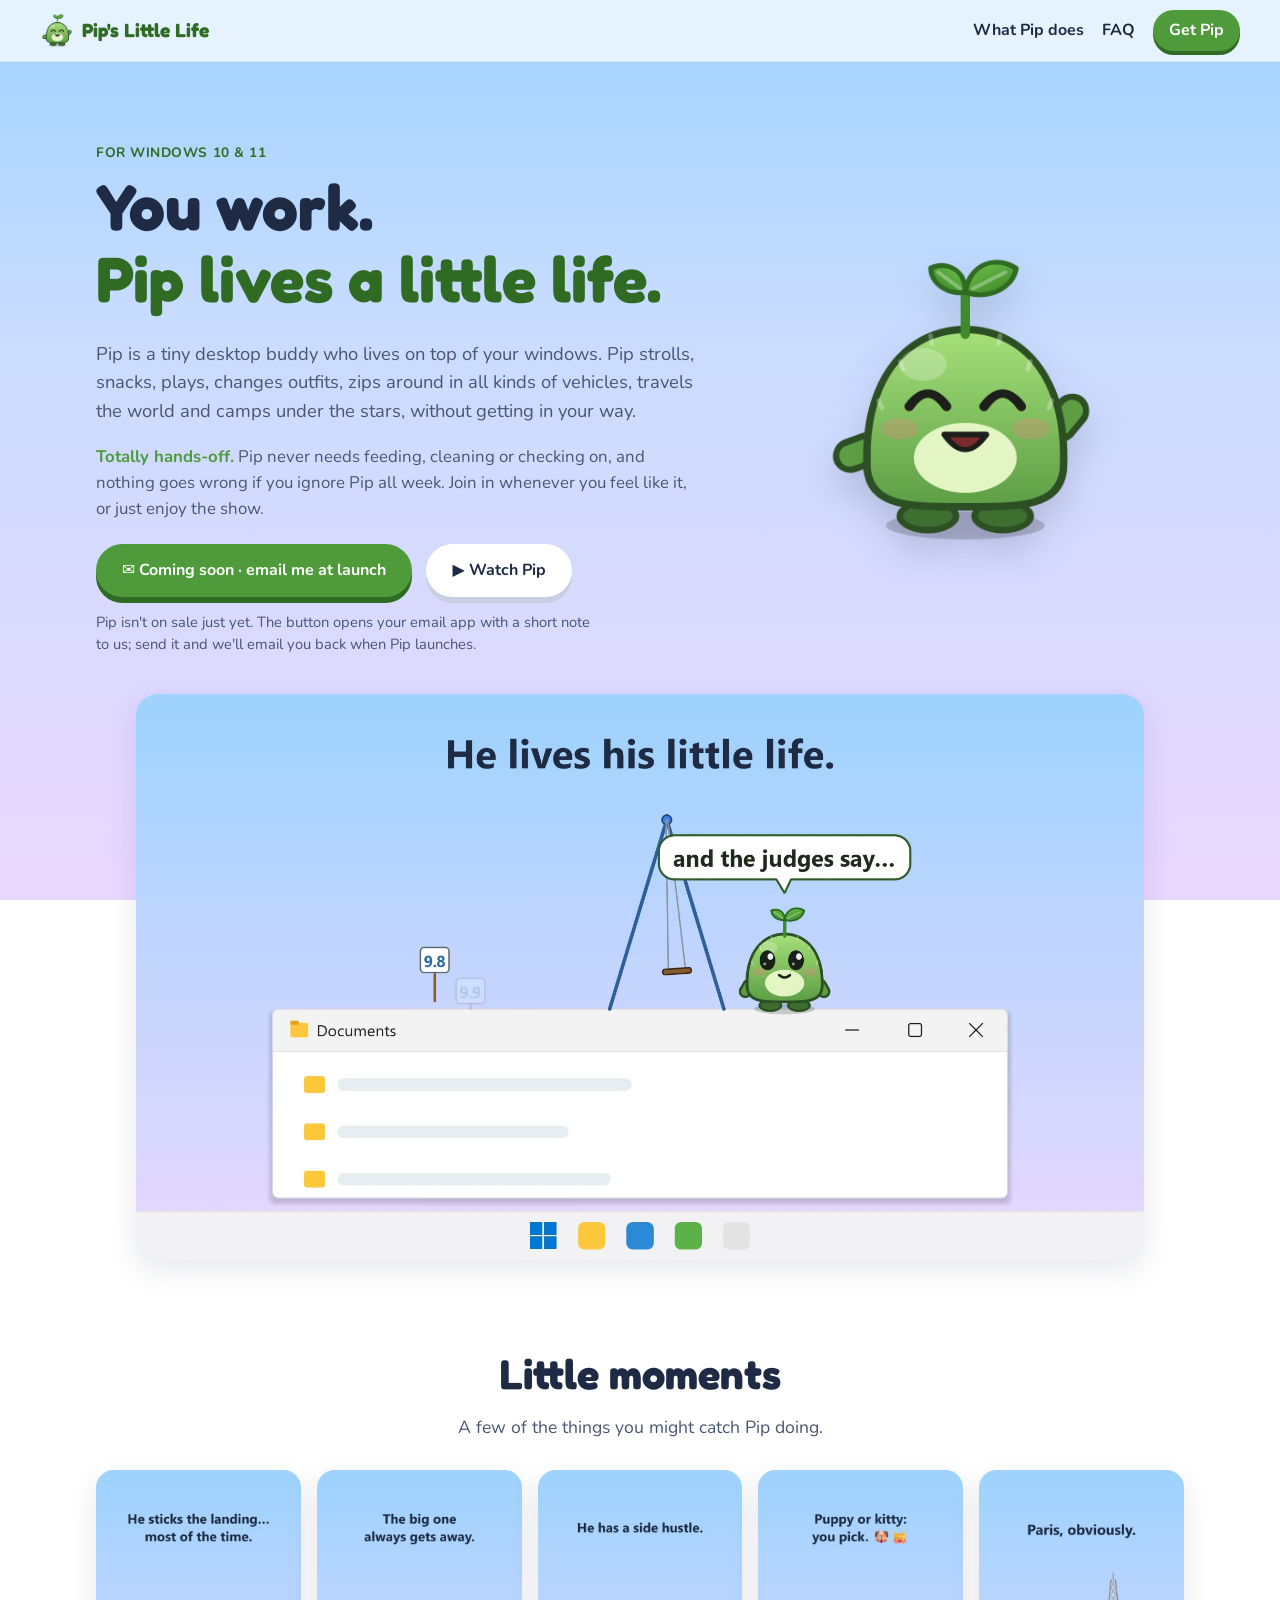
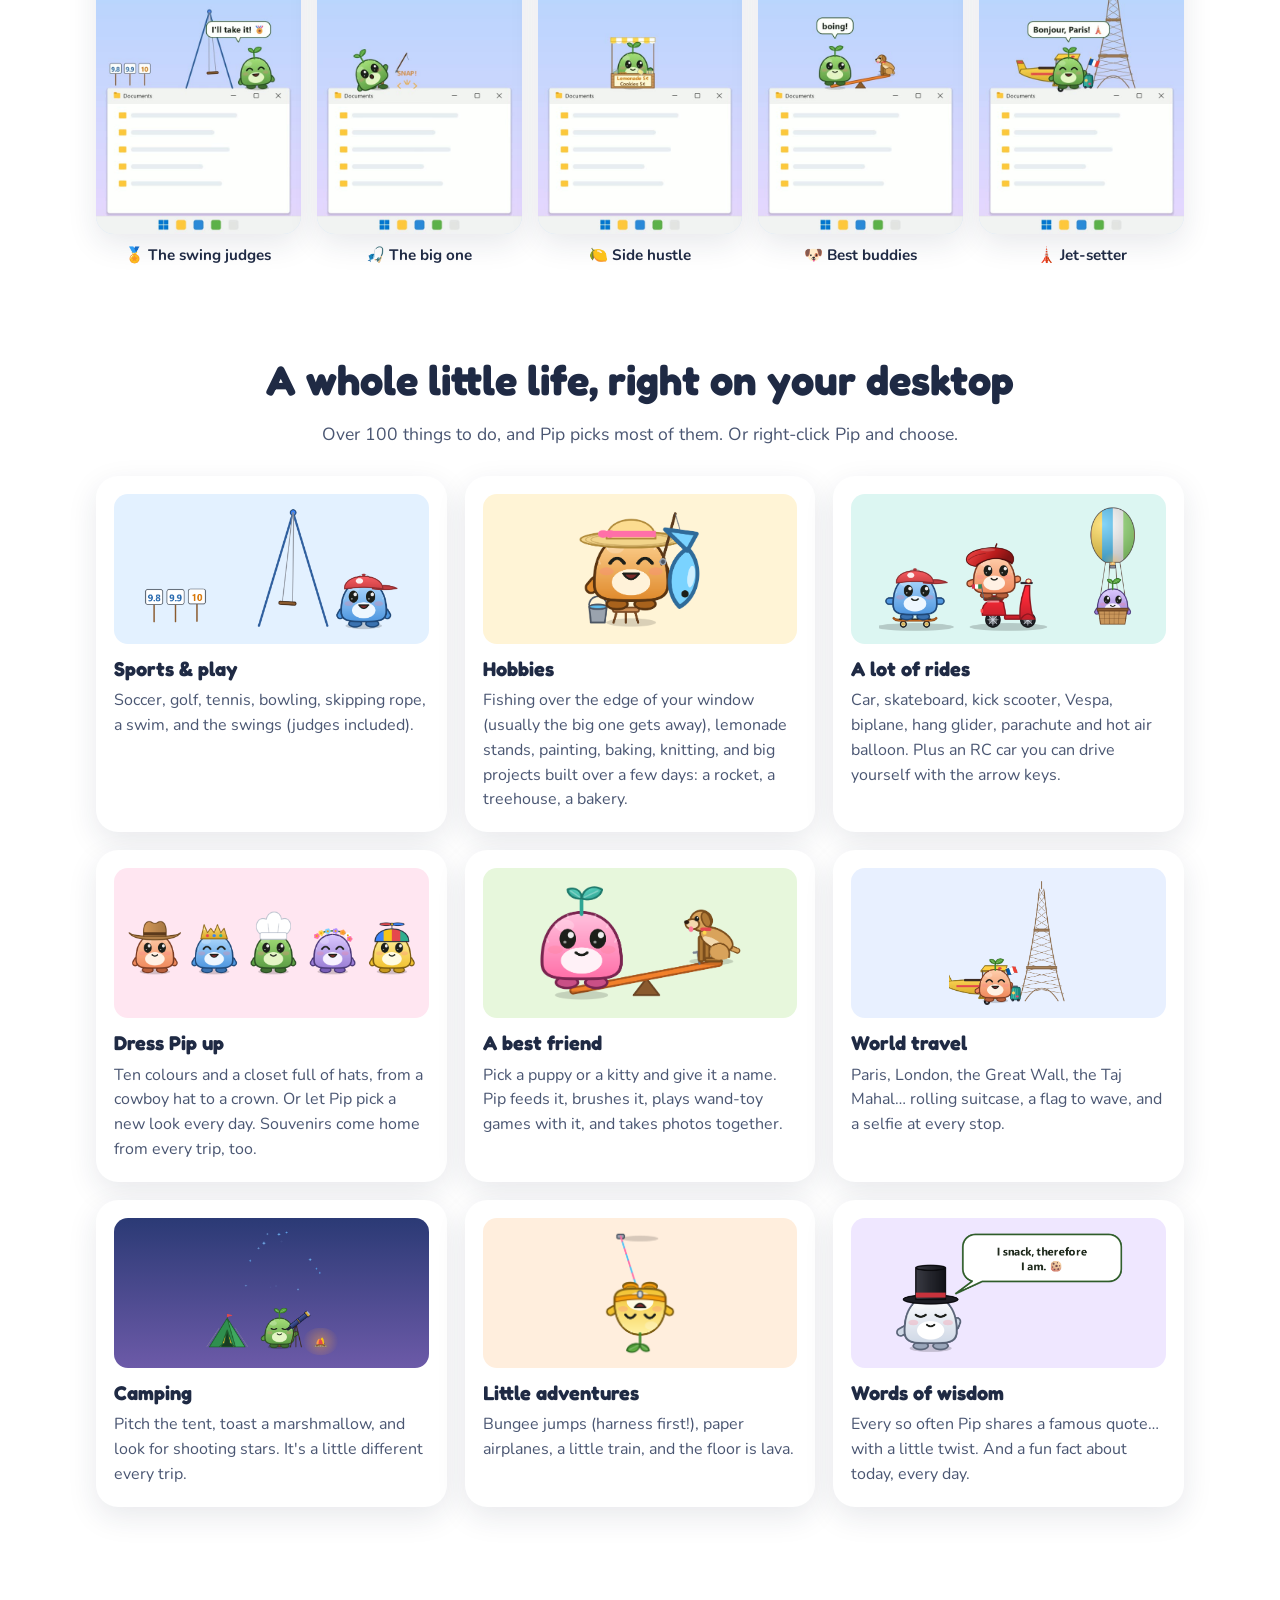
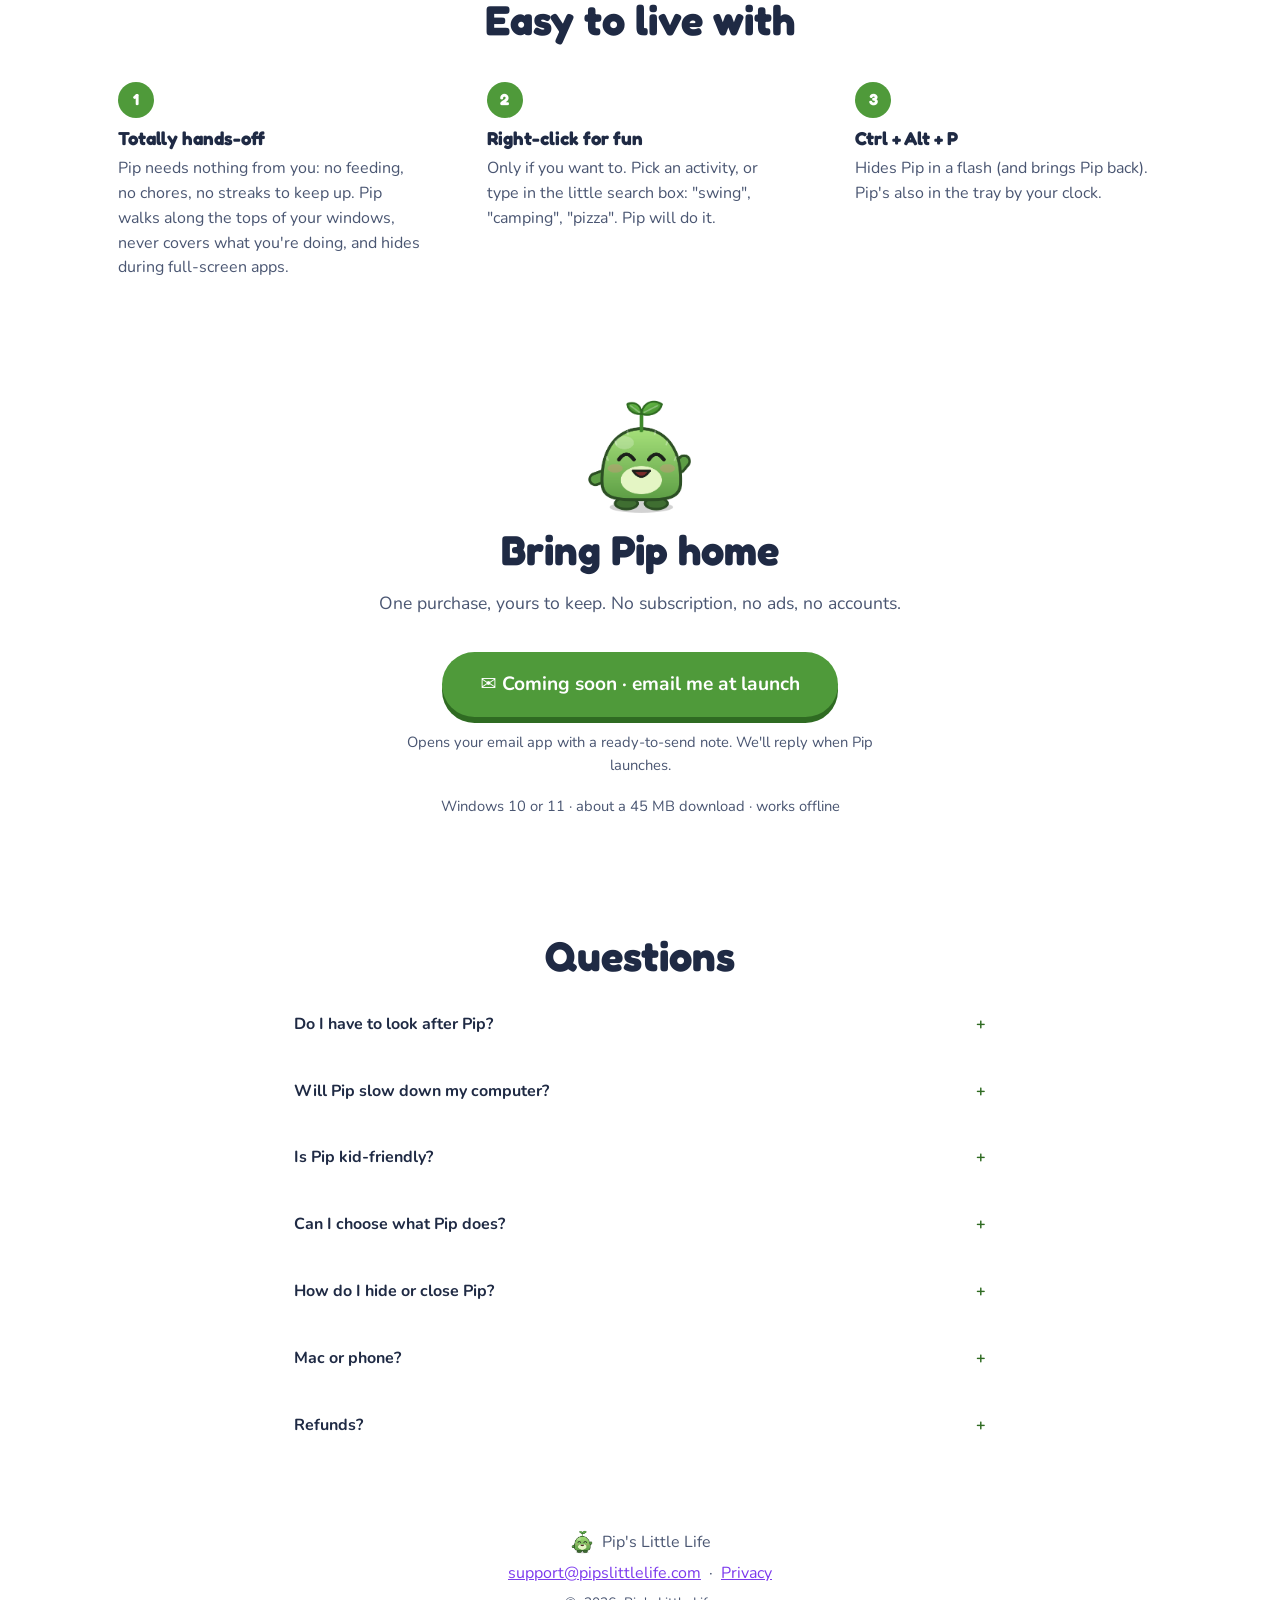
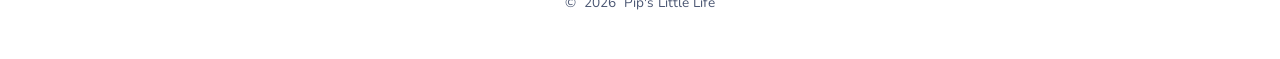
==== index.html @ 05155dcc "Hands-off copy, Pip by name, one clip at a time on phones Co-Authored-By: Claude Opus 5.5 <noreply@a" ====
<!doctype html>
<html lang="en">
<head>
<meta charset="utf-8">
<meta name="viewport" content="width=device-width, initial-scale=1">
<title>Pip's Little Life · a desktop buddy who lives on your screen</title>
<meta name="description" content="Pip is a tiny desktop buddy for Windows. Pip walks along your windows, plays sports, goes fishing, travels the world, camps under the stars and looks after a pet, all without any help. Totally hands-off.">
<meta property="og:title" content="Pip's Little Life">
<meta property="og:description" content="A desktop buddy who lives on your screen. You work. Pip lives a little life.">
<meta property="og:image" content="https://pipslittlelife.com/assets/og-image.jpg">
<meta property="og:url" content="https://pipslittlelife.com/">
<meta name="twitter:card" content="summary_large_image">
<link rel="icon" type="image/png" href="assets/pip-wave.png">
<link rel="preconnect" href="https://fonts.googleapis.com">
<link rel="preconnect" href="https://fonts.gstatic.com" crossorigin>
<link href="https://fonts.googleapis.com/css2?family=Fredoka:wght@500;600;700&family=Nunito:wght@400;600;700&display=swap" rel="stylesheet">
<link rel="stylesheet" href="style.css">
<script>
  /* ===== The one thing to fill in when you're ready to sell =====
     buyUrl: your Stripe (or Lemon Squeezy) checkout link.  price: shown on the buttons, e.g. "$9.99".
     While buyUrl is empty, the buttons say "Coming soon" and email you instead. */
  window.PIP = { buyUrl: "", price: "" };
</script>
</head>
<body>

<header class="nav">
  <a class="brand" href="#top"><img src="assets/pip-wave.png" alt="" width="34" height="37">Pip's Little Life</a>
  <nav>
    <a href="#what">What Pip does</a>
    <a href="#faq">FAQ</a>
    <a class="btn btn-small buy" href="#get">Get Pip</a>
  </nav>
</header>

<main id="top">
  <!-- hero -->
  <section class="hero">
    <div class="hero-text">
      <p class="kicker">For Windows 10 &amp; 11</p>
      <h1>You work.<br><span>Pip lives a little life.</span></h1>
      <p class="lede">Pip is a tiny desktop buddy who lives on top of your windows. Pip strolls, snacks, plays,
        changes outfits, zips around in all kinds of vehicles, travels the world and camps under the stars,
        without getting in your way.</p>
      <p class="hands-off"><b>Totally hands-off.</b> Pip never needs feeding, cleaning or checking on, and nothing
        goes wrong if you ignore Pip all week. Join in whenever you feel like it, or just enjoy the show.</p>
      <div class="cta">
        <a class="btn buy" href="#get">Get Pip</a>
        <a class="btn btn-ghost" href="#watch">▶ Watch Pip</a>
      </div>
      <p class="soon-note" hidden>Pip isn't on sale just yet. The button opens your email app with a short note to us;
        send it and we'll email you back when Pip launches.</p>
    </div>
    <div class="hero-art"><img src="assets/pip-wave.png" alt="Pip, a little green sprout, waving hello" width="321" height="345"></div>
  </section>

  <!-- the trailer -->
  <section id="watch" class="video-wrap">
    <video src="assets/pip-trailer.mp4" poster="assets/pip-trailer-poster.jpg" autoplay muted loop playsinline
           aria-label="A 30-second look at a day with Pip on the desktop"></video>
  </section>

  <!-- short clips -->
  <section id="clips" class="section clips-section">
    <h2>Little moments</h2>
    <p class="sub">A few of the things you might catch Pip doing.</p>
    <div class="clips">
      <figure class="clip">
        <video src="assets/clips/judges.mp4" poster="assets/clips/judges.jpg" muted loop playsinline preload="none"
               aria-label="Pip jumps off a swing and three judges score the landing"></video>
        <figcaption>🏅 The swing judges</figcaption>
      </figure>
      <figure class="clip">
        <video src="assets/clips/fishing.mp4" poster="assets/clips/fishing.jpg" muted loop playsinline preload="none"
               aria-label="Pip fishing over the edge of a window until the line snaps"></video>
        <figcaption>🎣 The big one</figcaption>
      </figure>
      <figure class="clip">
        <video src="assets/clips/lemonade.mp4" poster="assets/clips/lemonade.jpg" muted loop playsinline preload="none"
               aria-label="Pip runs a lemonade stand and drinks the stock"></video>
        <figcaption>🍋 Side hustle</figcaption>
      </figure>
      <figure class="clip">
        <video src="assets/clips/seesaw.mp4" poster="assets/clips/seesaw.jpg" muted loop playsinline preload="none"
               aria-label="Pip on a seesaw with a puppy"></video>
        <figcaption>🐶 Best buddies</figcaption>
      </figure>
      <figure class="clip">
        <video src="assets/clips/jetsetter.mp4" poster="assets/clips/jetsetter.jpg" muted loop playsinline preload="none"
               aria-label="Pip flies to Paris, rides up the Eiffel Tower, gets a beret and takes a selfie"></video>
        <figcaption>🗼 Jet-setter</figcaption>
      </figure>
    </div>
  </section>

  <!-- what Pip does -->
  <section id="what" class="section">
    <h2>A whole little life, right on your desktop</h2>
    <p class="sub">Over 100 things to do, and Pip picks most of them. Or right-click Pip and choose.</p>
    <div class="grid">
      <article class="card c-blue"><img src="assets/swing.png" alt="Pip in a red cap lands a swing jump while judges hold up 9.8, 9.9 and 10" loading="lazy">
        <h3>Sports &amp; play</h3><p>Soccer, golf, tennis, bowling, skipping rope, a swim, and the swings (judges included).</p></article>
      <article class="card c-yellow"><img src="assets/fishing.png" alt="Pip in a sun hat holding up a huge fish" loading="lazy">
        <h3>Hobbies</h3><p>Fishing over the edge of your window (usually the big one gets away), lemonade stands, painting,
          baking, knitting, and big projects built over a few days: a rocket, a treehouse, a bakery.</p></article>
      <article class="card c-teal"><img src="assets/rides.png" alt="Pip on a skateboard, on a Vespa, and in a hot air balloon" loading="lazy">
        <h3>A lot of rides</h3><p>Car, skateboard, kick scooter, Vespa, biplane, hang glider, parachute and hot air
          balloon. Plus an RC car you can drive yourself with the arrow keys.</p></article>
      <article class="card c-pink"><img src="assets/outfits.png" alt="Five Pips in different colours and hats: cowboy, crown, chef, flower crown, propeller beanie" loading="lazy">
        <h3>Dress Pip up</h3><p>Ten colours and a closet full of hats, from a cowboy hat to a crown. Or let Pip pick a new
          look every day. Souvenirs come home from every trip, too.</p></article>
      <article class="card c-green"><img src="assets/seesaw.png" alt="A pink Pip on a seesaw with a puppy" loading="lazy">
        <h3>A best friend</h3><p>Pick a puppy or a kitty and give it a name. Pip feeds it, brushes it, plays wand-toy
          games with it, and takes photos together.</p></article>
      <article class="card c-sky"><img src="assets/travel.png" alt="Pip arriving in Paris by biplane with a rolling suitcase" loading="lazy">
        <h3>World travel</h3><p>Paris, London, the Great Wall, the Taj Mahal… rolling suitcase, a flag to wave, and a selfie at every stop.</p></article>
      <article class="card c-night"><img src="assets/camping.png" alt="Pip camping with a tent, telescope and campfire under the stars" loading="lazy">
        <h3>Camping</h3><p>Pitch the tent, toast a marshmallow, and look for shooting stars. It's a little different every trip.</p></article>
      <article class="card c-orange"><img src="assets/bungee.png" alt="A yellow Pip bungee jumping in a harness" loading="lazy">
        <h3>Little adventures</h3><p>Bungee jumps (harness first!), paper airplanes, a little train, and the floor is lava.</p></article>
      <article class="card c-lav"><img src="assets/wisdom.png" alt="Pip in a top hat saying: I snack, therefore I am" loading="lazy">
        <h3>Words of wisdom</h3><p>Every so often Pip shares a famous quote… with a little twist. And a fun fact about today, every day.</p></article>
    </div>
  </section>

  <!-- how it works -->
  <section class="section how">
    <h2>Easy to live with</h2>
    <div class="steps">
      <div class="step"><span class="num">1</span><h3>Totally hands-off</h3>
        <p>Pip needs nothing from you: no feeding, no chores, no streaks to keep up. Pip walks along the tops of your
          windows, never covers what you're doing, and hides during full-screen apps.</p></div>
      <div class="step"><span class="num">2</span><h3>Right-click for fun</h3>
        <p>Only if you want to. Pick an activity, or type in the little search box: "swing", "camping", "pizza". Pip will do it.</p></div>
      <div class="step"><span class="num">3</span><h3>Ctrl + Alt + P</h3>
        <p>Hides Pip in a flash (and brings Pip back). Pip's also in the tray by your clock.</p></div>
    </div>
  </section>

  <!-- get it -->
  <section id="get" class="section get">
    <img src="assets/pip-wave.png" alt="" width="120" height="129">
    <h2>Bring Pip home</h2>
    <p class="sub">One purchase, yours to keep. No subscription, no ads, no accounts.</p>
    <a class="btn btn-big buy" href="#get">Get Pip</a>
    <p class="soon-note" hidden>Opens your email app with a ready-to-send note. We'll reply when Pip launches.</p>
    <p class="fine">Windows 10 or 11 · about a 45 MB download · works offline</p>
  </section>

  <!-- FAQ -->
  <section id="faq" class="section faq">
    <h2>Questions</h2>
    <details><summary>Do I have to look after Pip?</summary>
      <p>Not at all. Pip is totally hands-off: there's nothing to feed, clean or keep up with, and no guilt if you don't
        check in for days. Pip just gets on with a happy little life. Right-click whenever you'd like to join in.</p></details>
    <details><summary>Will Pip slow down my computer?</summary>
      <p>No. Pip is tiny and naps when you're away, and hides automatically during full-screen games and videos.</p></details>
    <details><summary>Is Pip kid-friendly?</summary>
      <p>Yes. Pip is gentle and silly, with no ads, no chat, no accounts and no internet connection needed, and collects
        no personal information. There's also a Kid mode (chosen on first run, or any time in Settings): the same Pip,
        just without the grown-up jokes about offices and coffee.</p></details>
    <details><summary>Can I choose what Pip does?</summary>
      <p>Yes. In Settings you can turn things on or off (rides, flying, snacks…), set how chatty Pip is, and turn sound off.</p></details>
    <details><summary>How do I hide or close Pip?</summary>
      <p>Press <b>Ctrl + Alt + P</b> to hide Pip and bring Pip back. To close, right-click Pip and choose "Say bye to Pip".</p></details>
    <details><summary>Mac or phone?</summary>
      <p>Windows only for now.</p></details>
    <details><summary>Refunds?</summary>
      <p>If Pip isn't for you, email us within 14 days and we'll refund you.</p></details>
  </section>
</main>

<footer class="foot">
  <p><img src="assets/pip-wave.png" alt="" width="24" height="26"> Pip's Little Life</p>
  <p><a href="mailto:support@pipslittlelife.com">support@pipslittlelife.com</a> · <a href="privacy.html">Privacy</a></p>
  <p class="copy">© <span id="yr">2026</span> Pip's Little Life</p>
</footer>

<script>
  (function () {
    var cfg = window.PIP || {};
    var ready = !!cfg.buyUrl;
    document.querySelectorAll(".buy").forEach(function (a) {
      if (ready) {
        a.href = cfg.buyUrl;
        if (cfg.price && a.classList.contains("btn-big")) a.textContent = "Get Pip · " + cfg.price;
      } else {
        a.href = "mailto:support@pipslittlelife.com?subject=Tell%20me%20when%20Pip%20launches"
          + "&body=Hi!%20Please%20let%20me%20know%20when%20Pip%27s%20Little%20Life%20is%20available.";
        a.title = "Opens your email app with a note to us, ready to send";
        if (!a.classList.contains("btn-small")) a.textContent = "✉️ Coming soon · email me at launch";
      }
    });
    document.querySelectorAll(".soon-note").forEach(function (n) { n.hidden = ready; });
    document.getElementById("yr").textContent = new Date().getFullYear();
    // the short clips play (silently) while they're on screen, and pause when scrolled away. On a phone they sit in
    // a swipe row with the next one peeking in: there, only the one you're looking at plays.
    var vids = Array.prototype.slice.call(document.querySelectorAll(".clip video"));
    var calm = window.matchMedia("(prefers-reduced-motion: reduce)").matches;
    var row = window.matchMedia("(max-width: 900px)");
    var seen = new Map();
    function update() {
      var best = null, bestR = 0;
      if (row.matches) {
        vids.forEach(function (v) {
          var r = seen.get(v) || 0;
          if (r > bestR) { best = v; bestR = r; }
        });
      }
      vids.forEach(function (v) {
        var on = row.matches ? (v === best && bestR >= 0.6) : (seen.get(v) || 0) >= 0.5;
        if (on && v.paused && !v.dataset.held) { v.play().catch(function () {}); }
        else if (!on && !v.paused) { v.pause(); }
      });
    }
    if ("IntersectionObserver" in window && !calm) {
      var io = new IntersectionObserver(function (es) {
        es.forEach(function (e) { seen.set(e.target, e.isIntersecting ? e.intersectionRatio : 0); });
        update();
      }, { threshold: [0, 0.25, 0.5, 0.6, 0.75, 0.9, 1] });
      vids.forEach(function (v) { io.observe(v); });
      if (row.addEventListener) { row.addEventListener("change", update); }
    }
    vids.forEach(function (v) {                                   // tap / click to pause or play
      v.addEventListener("click", function () {
        if (v.paused) {
          delete v.dataset.held;
          vids.forEach(function (o) { if (o !== v && row.matches) { o.pause(); } });
          v.play().catch(function () {});
        } else { v.dataset.held = "1"; v.pause(); }
      });
    });
  })();
</script>
</body>
</html>
---- style.css ----
:root {
  --sky-1: #9fd2ff;
  --sky-2: #ead7ff;
  --ink: #1f2a44;
  --ink-soft: #4a5672;
  --leaf: #4f9a3a;
  --leaf-dark: #2f6b22;
  --purple: #7c3aed;
  --card: #ffffff;
  --radius: 22px;
  --shadow: 0 10px 30px rgba(31, 42, 68, 0.10);
}

* { box-sizing: border-box; }
html { scroll-behavior: smooth; }
body {
  margin: 0;
  font-family: "Nunito", system-ui, sans-serif;
  color: var(--ink);
  background: linear-gradient(180deg, var(--sky-1) 0%, #c8dcff 35%, var(--sky-2) 100%);
  background-attachment: fixed;
  line-height: 1.55;
}
img { max-width: 100%; height: auto; display: block; }
h1, h2, h3 { font-family: "Fredoka", "Nunito", sans-serif; line-height: 1.12; margin: 0 0 0.4em; }
a { color: var(--purple); }

/* nav */
.nav {
  position: sticky; top: 0; z-index: 10;
  display: flex; align-items: center; justify-content: space-between; gap: 12px;
  padding: 10px clamp(16px, 4vw, 40px);
  background: rgba(255, 255, 255, 0.72);
  backdrop-filter: blur(10px);
  border-bottom: 1px solid rgba(31, 42, 68, 0.06);
}
.brand { display: flex; align-items: center; gap: 8px; font-family: "Fredoka"; font-weight: 700; font-size: 1.2rem;
  color: var(--leaf-dark); text-decoration: none; }
.nav nav { display: flex; align-items: center; gap: 18px; }
.nav nav a:not(.btn) { color: var(--ink); text-decoration: none; font-weight: 700; }
@media (max-width: 560px) { .nav nav a:not(.btn) { display: none; } }

/* buttons */
.btn {
  display: inline-block; padding: 14px 26px; border-radius: 999px; font-weight: 700; text-decoration: none;
  background: var(--leaf); color: #fff; box-shadow: 0 6px 0 var(--leaf-dark);
  transition: transform .12s, box-shadow .12s;
}
.btn:hover { transform: translateY(-2px); box-shadow: 0 8px 0 var(--leaf-dark); }
.btn:active { transform: translateY(3px); box-shadow: 0 3px 0 var(--leaf-dark); }
.btn-small { padding: 8px 16px; box-shadow: 0 4px 0 var(--leaf-dark); }
.btn-big { padding: 18px 38px; font-size: 1.2rem; }
.btn-ghost { background: #fff; color: var(--ink); box-shadow: 0 6px 0 #c7cfe0; }
.btn-ghost:hover { box-shadow: 0 8px 0 #c7cfe0; }

/* hero */
.hero {
  max-width: 1120px; margin: 0 auto; padding: clamp(36px, 7vw, 80px) 16px 28px;
  display: grid; grid-template-columns: 1.4fr 1fr; align-items: center; gap: 24px;
}
.kicker { font-weight: 700; color: var(--leaf-dark); letter-spacing: .04em; text-transform: uppercase; font-size: .85rem; margin: 0 0 8px; }
.hero h1 { font-size: clamp(2.3rem, 6vw, 4rem); }
.hero h1 span { color: var(--leaf-dark); }
.lede { font-size: 1.15rem; color: var(--ink-soft); max-width: 36em; }
.cta { display: flex; flex-wrap: wrap; gap: 14px; margin-top: 22px; }
.hero-art { display: flex; justify-content: center; }
.hero-art img { width: min(300px, 70vw); animation: bob 3.2s ease-in-out infinite; filter: drop-shadow(0 18px 18px rgba(31,42,68,.18)); }
@keyframes bob { 0%, 100% { transform: translateY(0) rotate(-2deg); } 50% { transform: translateY(-12px) rotate(2deg); } }
@media (max-width: 760px) {
  .hero { grid-template-columns: 1fr; text-align: center; }
  .hero-art { order: -1; }
  .hero-art img { width: 170px; }
  .cta { justify-content: center; }
  .lede { margin-inline: auto; }
}
@media (prefers-reduced-motion: reduce) { .hero-art img { animation: none; } html { scroll-behavior: auto; } }

/* video */
.video-wrap { max-width: 1040px; margin: 10px auto 0; padding: 0 16px; }
.video-wrap video { width: 100%; border-radius: var(--radius); box-shadow: var(--shadow); display: block; background: #cfe6ff; }

/* sections */
.section { max-width: 1120px; margin: 0 auto; padding: clamp(48px, 8vw, 90px) 16px 0; text-align: center; }
.section h2 { font-size: clamp(1.8rem, 4vw, 2.6rem); }
.sub { color: var(--ink-soft); font-size: 1.1rem; margin: 0 auto 28px; max-width: 40em; }

/* feature cards */
.grid { display: grid; grid-template-columns: repeat(3, 1fr); gap: 18px; text-align: left; }
@media (max-width: 900px) { .grid { grid-template-columns: repeat(2, 1fr); } }
@media (max-width: 560px) { .grid { grid-template-columns: 1fr; } }
.card { background: var(--card); border-radius: var(--radius); box-shadow: var(--shadow); padding: 18px 18px 20px; display: flex; flex-direction: column; }
.card img { height: 150px; width: 100%; object-fit: contain; margin-bottom: 14px; border-radius: 14px; padding: 10px; }
.card h3 { font-size: 1.25rem; }
.card p { margin: 0; color: var(--ink-soft); }
.c-blue img { background: #e3f1ff; } .c-yellow img { background: #fff4d6; } .c-teal img { background: #dcf6f2; }
.c-pink img { background: #ffe6f1; } .c-green img { background: #e7f7dc; } .c-sky img { background: #e8f0ff; }
.c-night img { background: linear-gradient(180deg, #2b3a75, #6c5aa8); } .c-orange img { background: #ffeedd; }
.c-lav img { background: #efe7ff; }

/* how */
.steps { display: grid; grid-template-columns: repeat(3, 1fr); gap: 18px; text-align: left; }
.step { background: rgba(255,255,255,.75); border-radius: var(--radius); padding: 22px; }
.step .num { display: inline-grid; place-items: center; width: 36px; height: 36px; border-radius: 50%; background: var(--leaf); color: #fff; font-family: "Fredoka"; font-weight: 700; margin-bottom: 10px; }
.step p { margin: 0; color: var(--ink-soft); }
@media (max-width: 760px) { .steps { grid-template-columns: 1fr; } }

/* get */
.get { padding-bottom: 10px; }
.get > img { margin: 0 auto 6px; }
.get .btn { margin-top: 6px; }
.fine { color: var(--ink-soft); font-size: .92rem; margin-top: 18px; }

/* faq */
.faq { max-width: 760px; text-align: left; }
.faq h2 { text-align: center; }
details { background: rgba(255,255,255,.8); border-radius: 16px; padding: 4px 18px; margin: 10px 0; }
summary { cursor: pointer; font-weight: 700; padding: 12px 0; list-style: none; }
summary::-webkit-details-marker { display: none; }
summary::after { content: "+"; float: right; font-weight: 700; color: var(--leaf-dark); }
details[open] summary::after { content: "–"; }
details p { margin: 0 0 14px; color: var(--ink-soft); }

/* footer */
.foot { text-align: center; padding: 60px 16px 40px; color: var(--ink-soft); }
.foot p { margin: 6px 0; display: flex; justify-content: center; align-items: center; gap: 8px; flex-wrap: wrap; }
.copy { font-size: .85rem; }

/* the privacy page */
.doc { max-width: 760px; margin: 0 auto; padding: 40px 16px; background: rgba(255,255,255,.85); border-radius: var(--radius); }
.doc-wrap { padding: 30px 16px 0; }
.doc h1 { font-size: 2.2rem; }
.doc h2 { font-size: 1.3rem; margin-top: 1.6em; }

.soon-note { color: var(--ink-soft); font-size: .92rem; margin: 14px 0 0; max-width: 34em; }
.get .soon-note { margin-inline: auto; }
@media (max-width: 760px) { .hero .soon-note { margin-inline: auto; } }

/* short clips */
.clips { display: grid; grid-template-columns: repeat(5, 1fr); gap: 16px; }
.clip { margin: 0; }
.clip video { width: 100%; aspect-ratio: 9 / 16; border-radius: 18px; box-shadow: var(--shadow); background: #cfe6ff; cursor: pointer; display: block; }
.clip figcaption { font-weight: 700; font-size: .95rem; margin-top: 10px; color: var(--ink); }
@media (max-width: 900px) {
  .clips { grid-template-columns: none; grid-auto-flow: column; grid-auto-columns: 46%; overflow-x: auto;
           scroll-snap-type: x mandatory; padding-bottom: 8px; margin-inline: -16px; padding-inline: 16px; }
  .clip { scroll-snap-align: start; }
}
@media (max-width: 560px) { .clips { grid-auto-columns: 64%; } }

/* hands-off note in the hero */
.hands-off { margin: 0; font-size: 1.05rem; color: var(--ink-soft); max-width: 36em; }
.hands-off b { color: var(--leaf); }
@media (max-width: 760px) { .hands-off { margin-inline: auto; } }
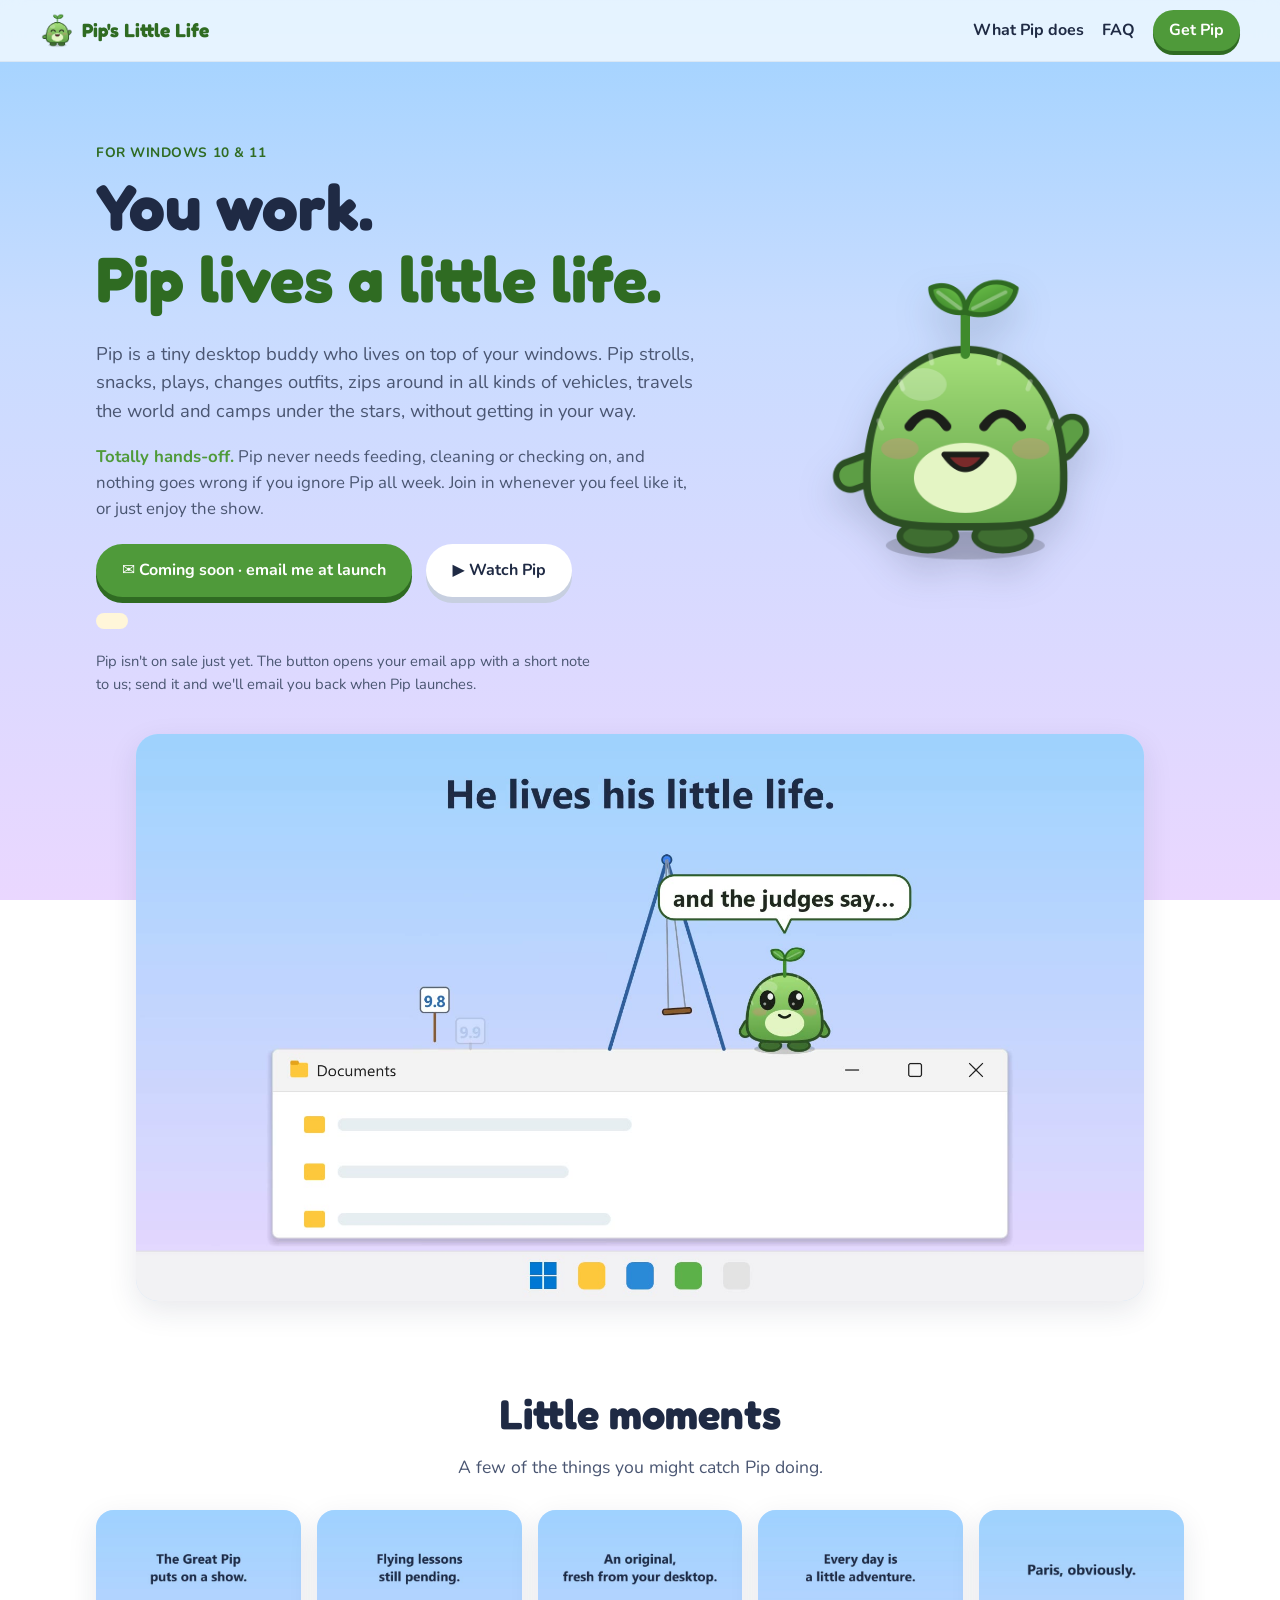
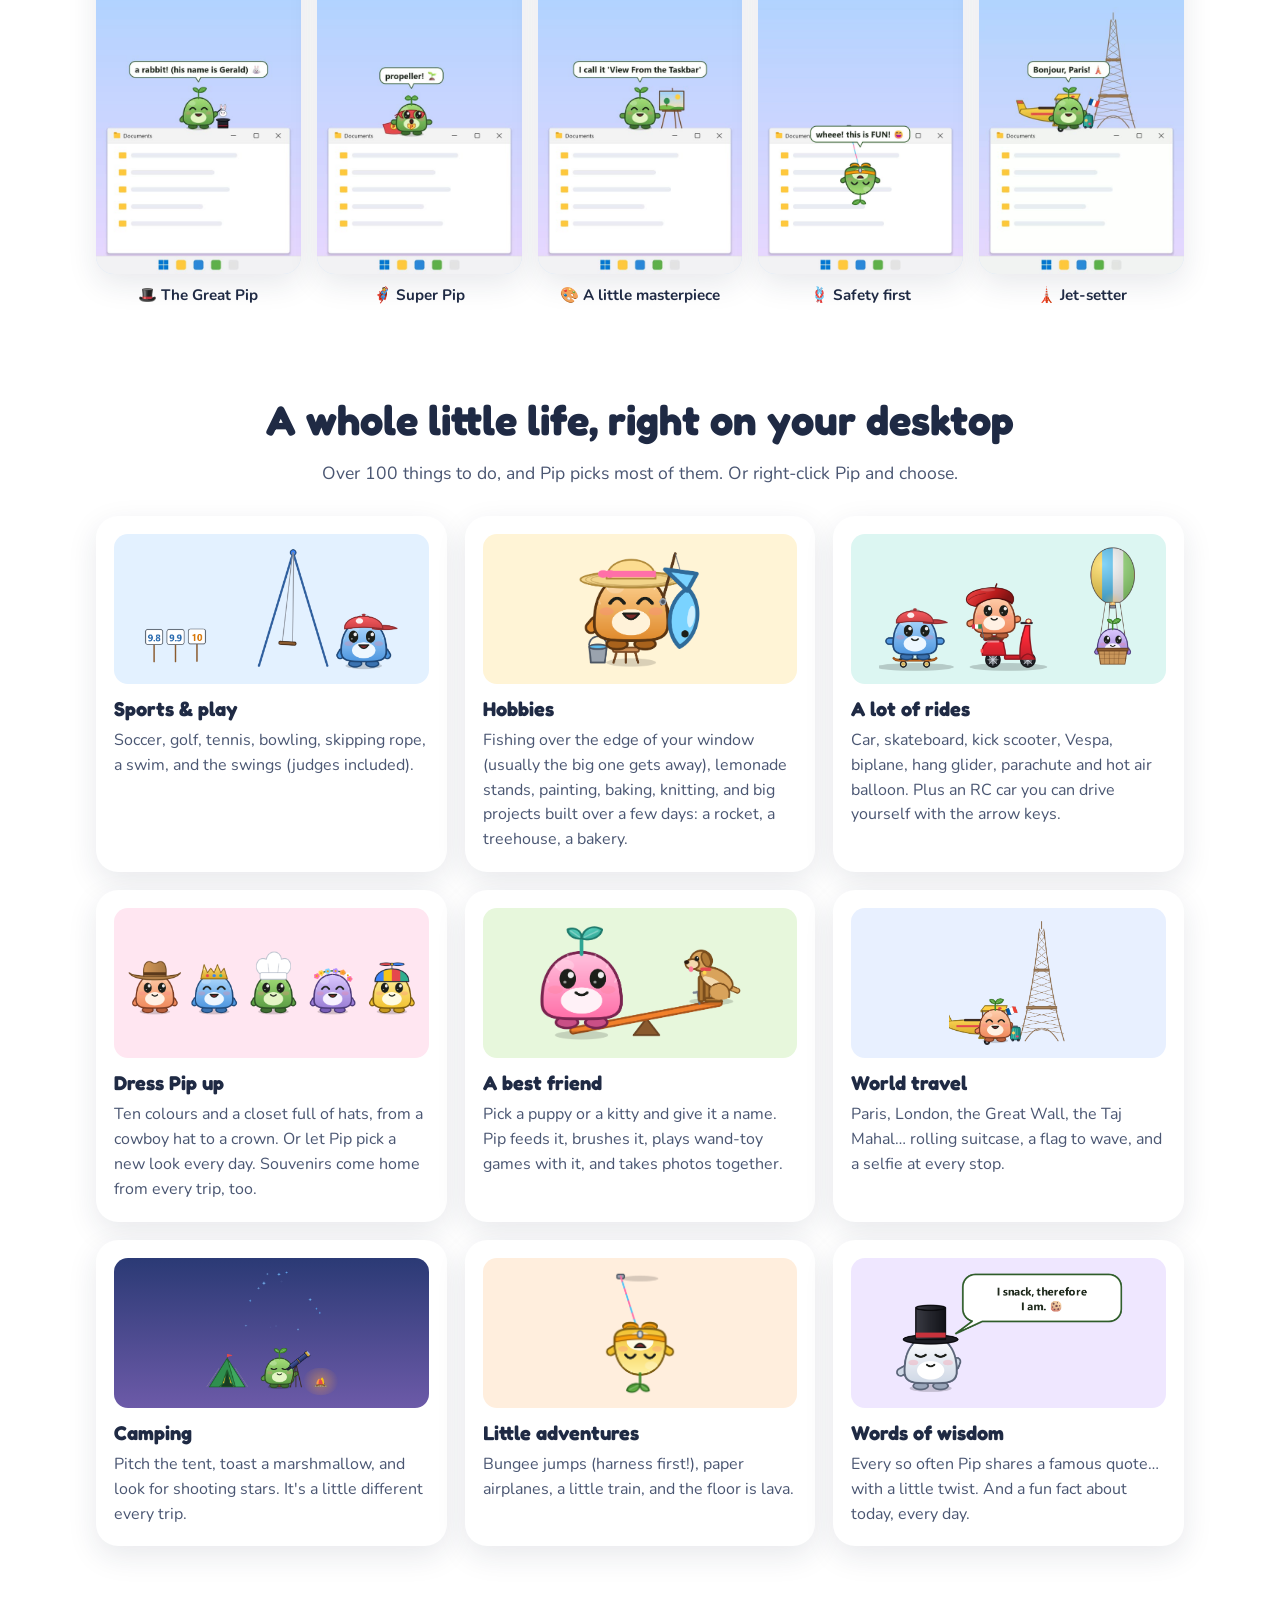
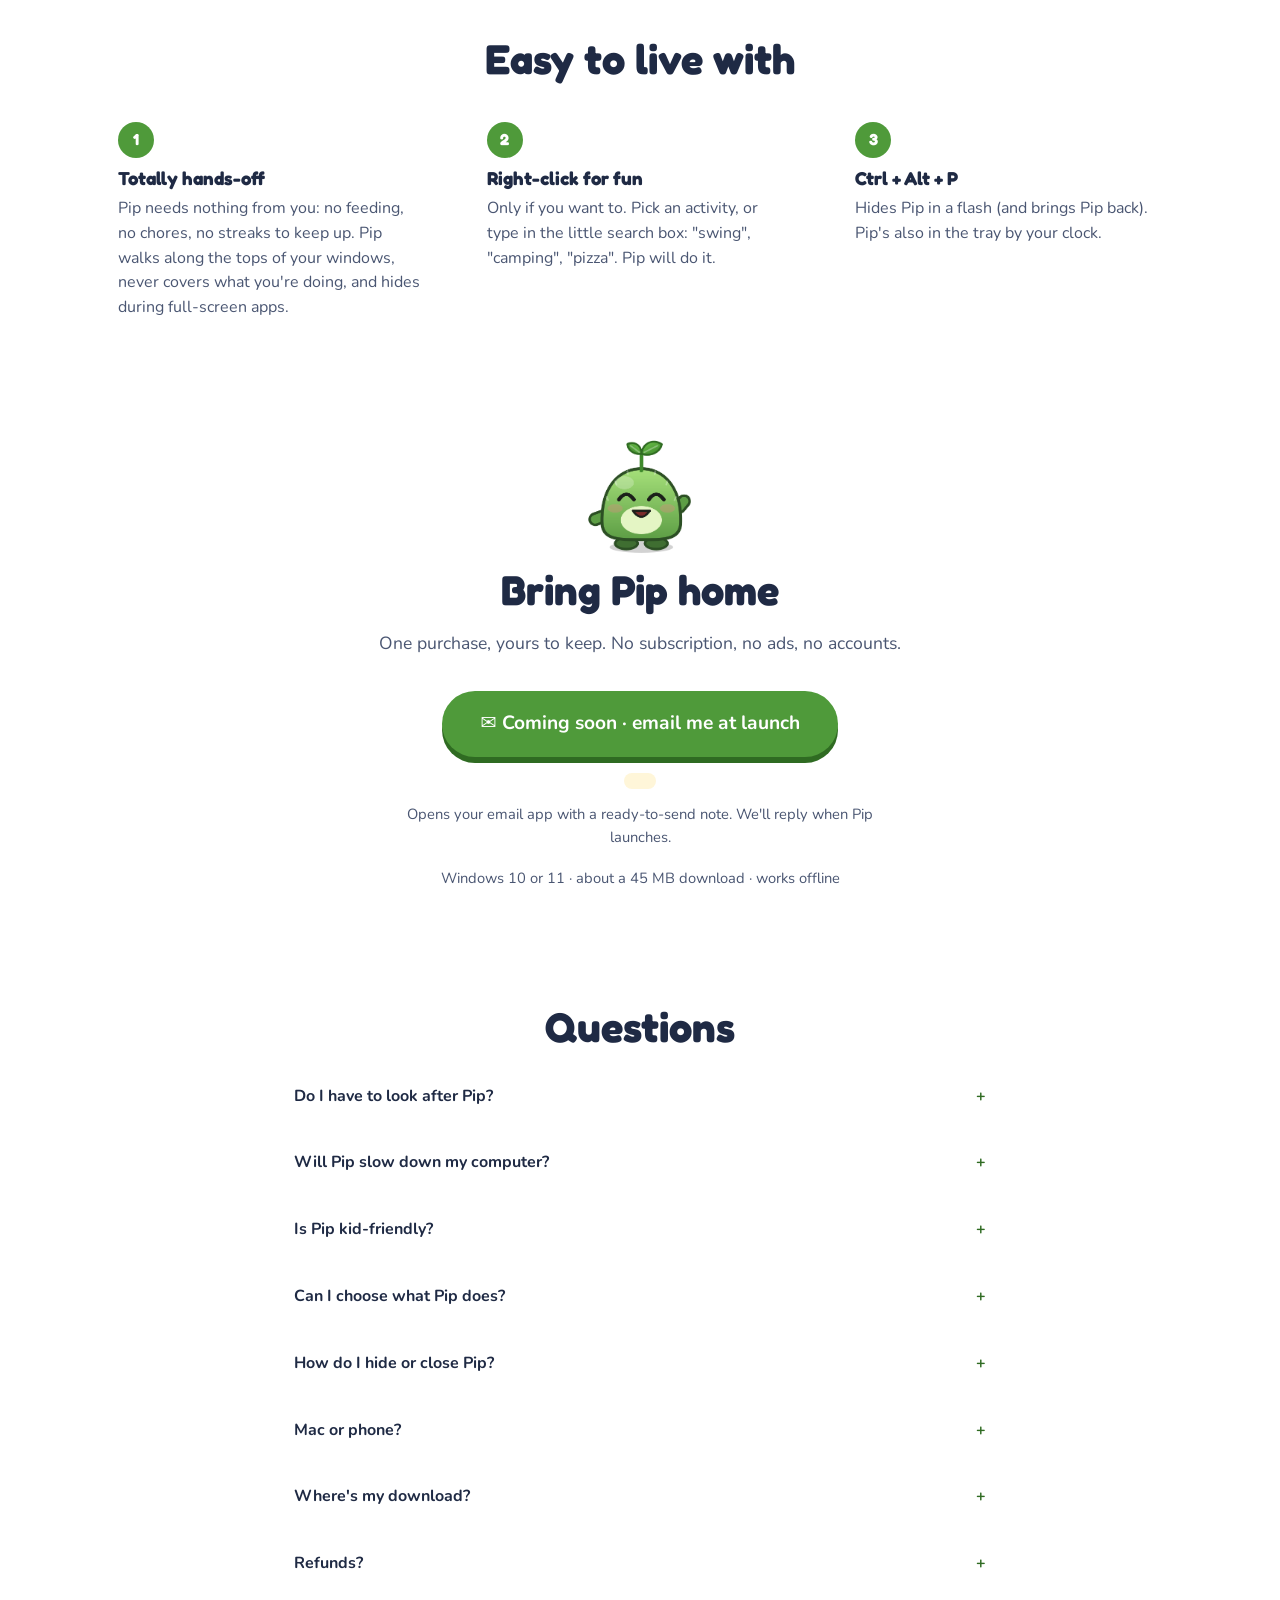
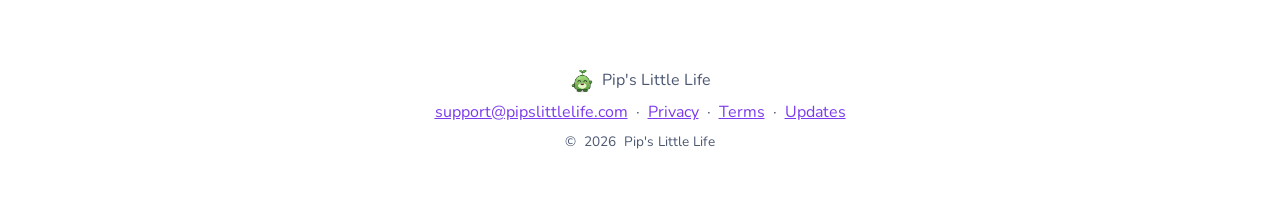
==== commit ef4aeffc: "New Little moments clips, phone "send to my PC" note, terms and updates pages Still in coming-soon m" ====
--- a/index.html
+++ b/index.html
@@ -14,12 +14,18 @@
 <link rel="preconnect" href="https://fonts.googleapis.com">
 <link rel="preconnect" href="https://fonts.gstatic.com" crossorigin>
 <link href="https://fonts.googleapis.com/css2?family=Fredoka:wght@500;600;700&family=Nunito:wght@400;600;700&display=swap" rel="stylesheet">
-<link rel="stylesheet" href="style.css">
+<link rel="stylesheet" href="style.css?v=3">
 <script>
   /* ===== The one thing to fill in when you're ready to sell =====
      buyUrl: your Stripe (or Lemon Squeezy) checkout link.  price: shown on the buttons, e.g. "$9.99".
-     While buyUrl is empty, the buttons say "Coming soon" and email you instead. */
-  window.PIP = { buyUrl: "", price: "" };
+     While buyUrl is empty, the buttons say "Coming soon" and email you instead, and the launch offer stays hidden.
+     NOT LAUNCHED YET: the Stripe link is kept out of this public repo on purpose. It's pasted in on launch day,
+     as the last step of the launch checklist (Pip/LAUNCH-CHECKLIST.md). */
+  window.PIP = { buyUrl: "", price: "$6.99",
+                 /* launch offer: shown until the end of this day, then hides itself */
+                 promo: { code: "LAUNCH", off: "$2 off", until: "2027-01-31" },
+                 /* the download service's "lost your link?" page, once it's deployed: https://…workers.dev/lost */
+                 lostUrl: "" };
 </script>
 </head>
 <body>
@@ -48,6 +54,12 @@
         <a class="btn buy" href="#get">Get Pip</a>
         <a class="btn btn-ghost" href="#watch">▶ Watch Pip</a>
       </div>
+      <p class="promo" hidden></p>
+      <div class="phone-note" hidden>
+        <p><b>📱 On your phone?</b> Pip lives on Windows PCs. Buy here now and we'll email you the download link to open
+          on your computer. Or send this page to yourself for later.</p>
+        <button type="button" class="btn btn-ghost send-pc">📲 Send to my computer</button>
+      </div>
       <p class="soon-note" hidden>Pip isn't on sale just yet. The button opens your email app with a short note to us;
         send it and we'll email you back when Pip launches.</p>
     </div>
@@ -66,24 +78,24 @@
     <p class="sub">A few of the things you might catch Pip doing.</p>
     <div class="clips">
       <figure class="clip">
-        <video src="assets/clips/judges.mp4" poster="assets/clips/judges.jpg" muted loop playsinline preload="none"
-               aria-label="Pip jumps off a swing and three judges score the landing"></video>
-        <figcaption>🏅 The swing judges</figcaption>
-      </figure>
-      <figure class="clip">
-        <video src="assets/clips/fishing.mp4" poster="assets/clips/fishing.jpg" muted loop playsinline preload="none"
-               aria-label="Pip fishing over the edge of a window until the line snaps"></video>
-        <figcaption>🎣 The big one</figcaption>
-      </figure>
-      <figure class="clip">
-        <video src="assets/clips/lemonade.mp4" poster="assets/clips/lemonade.jpg" muted loop playsinline preload="none"
-               aria-label="Pip runs a lemonade stand and drinks the stock"></video>
-        <figcaption>🍋 Side hustle</figcaption>
-      </figure>
-      <figure class="clip">
-        <video src="assets/clips/seesaw.mp4" poster="assets/clips/seesaw.jpg" muted loop playsinline preload="none"
-               aria-label="Pip on a seesaw with a puppy"></video>
-        <figcaption>🐶 Best buddies</figcaption>
+        <video src="assets/clips/magic.mp4" poster="assets/clips/magic.jpg" muted loop playsinline preload="none"
+               aria-label="Pip puts on a magic show, pulls a rabbit named Gerald out of a hat, and a trick goes slightly wrong"></video>
+        <figcaption>🎩 The Great Pip</figcaption>
+      </figure>
+      <figure class="clip">
+        <video src="assets/clips/superhero.mp4" poster="assets/clips/superhero.jpg" muted loop playsinline preload="none"
+               aria-label="Pip in a cape leaps to the rescue, forgets how to fly, and spins the sprout like a propeller"></video>
+        <figcaption>🦸 Super Pip</figcaption>
+      </figure>
+      <figure class="clip">
+        <video src="assets/clips/painting.mp4" poster="assets/clips/painting.jpg" muted loop playsinline preload="none"
+               aria-label="Pip paints a landscape on an easel and calls it View From the Taskbar"></video>
+        <figcaption>🎨 A little masterpiece</figcaption>
+      </figure>
+      <figure class="clip">
+        <video src="assets/clips/bungee.mp4" poster="assets/clips/bungee.jpg" muted loop playsinline preload="none"
+               aria-label="Pip puts on a harness and bungee jumps off the top of a window"></video>
+        <figcaption>🪢 Safety first</figcaption>
       </figure>
       <figure class="clip">
         <video src="assets/clips/jetsetter.mp4" poster="assets/clips/jetsetter.jpg" muted loop playsinline preload="none"
@@ -143,6 +155,12 @@
     <h2>Bring Pip home</h2>
     <p class="sub">One purchase, yours to keep. No subscription, no ads, no accounts.</p>
     <a class="btn btn-big buy" href="#get">Get Pip</a>
+    <p class="promo" hidden></p>
+    <div class="phone-note" hidden>
+      <p><b>📱 On your phone?</b> Pip lives on Windows PCs. Buy here now and we'll email you the download link to open
+        on your computer. Or send this page to yourself for later.</p>
+      <button type="button" class="btn btn-ghost send-pc">📲 Send to my computer</button>
+    </div>
     <p class="soon-note" hidden>Opens your email app with a ready-to-send note. We'll reply when Pip launches.</p>
     <p class="fine">Windows 10 or 11 · about a 45 MB download · works offline</p>
   </section>
@@ -165,14 +183,18 @@
       <p>Press <b>Ctrl + Alt + P</b> to hide Pip and bring Pip back. To close, right-click Pip and choose "Say bye to Pip".</p></details>
     <details><summary>Mac or phone?</summary>
       <p>Windows only for now.</p></details>
+    <details><summary>Where's my download?</summary>
+      <p>Right after you pay, you land on your download page, and we email you the same link (look for "Your Pip
+        download link"). It keeps working, so you can download Pip again any time.
+        <span class="lost-link" hidden>Lost the email? <a href="#">Get your link again</a>.</span></p></details>
     <details><summary>Refunds?</summary>
-      <p>If Pip isn't for you, email us within 14 days and we'll refund you.</p></details>
+      <p>If Pip isn't for you, email us within 14 days and we'll refund you in full (see our <a href="terms.html">terms</a>).</p></details>
   </section>
 </main>
 
 <footer class="foot">
   <p><img src="assets/pip-wave.png" alt="" width="24" height="26"> Pip's Little Life</p>
-  <p><a href="mailto:support@pipslittlelife.com">support@pipslittlelife.com</a> · <a href="privacy.html">Privacy</a></p>
+  <p><a href="mailto:support@pipslittlelife.com">support@pipslittlelife.com</a> · <a href="privacy.html">Privacy</a> · <a href="terms.html">Terms</a> · <a href="updates.html">Updates</a></p>
   <p class="copy">© <span id="yr">2026</span> Pip's Little Life</p>
 </footer>
 
@@ -192,6 +214,34 @@
       }
     });
     document.querySelectorAll(".soon-note").forEach(function (n) { n.hidden = ready; });
+    if (cfg.lostUrl) document.querySelectorAll(".lost-link").forEach(function (n) {
+      n.querySelector("a").href = cfg.lostUrl; n.hidden = false;
+    });
+    // launch offer, until the end of promo.until
+    var pr = cfg.promo;
+    if (ready && pr && new Date() <= new Date(pr.until + "T23:59:59")) {
+      var end = new Date(pr.until + "T12:00:00").toLocaleDateString("en-US", { month: "short", day: "numeric" });
+      document.querySelectorAll(".promo").forEach(function (n) {
+        n.innerHTML = "🎉 Launch offer: <b>" + pr.off + "</b> with code <b class='code'>" + pr.code +
+          "</b> at checkout, until " + end + ".";
+        n.hidden = false;
+      });
+    }
+    // phones and tablets: Pip needs a Windows PC, so offer to send the site to yourself
+    var mobile = /Android|iPhone|iPad|iPod|Mobile/i.test(navigator.userAgent);
+    if (mobile) {
+      document.querySelectorAll(".phone-note").forEach(function (n) { n.hidden = false; });
+      var home = "https://pipslittlelife.com/";
+      var mail = "mailto:?subject=" + encodeURIComponent("Pip's Little Life, for my PC") +
+        "&body=" + encodeURIComponent("Open this on my Windows PC: " + home);
+      document.querySelectorAll(".send-pc").forEach(function (b) {
+        b.addEventListener("click", function () {
+          if (navigator.share) {          // the phone's share sheet: email, message, AirDrop, notes…
+            navigator.share({ title: "Pip's Little Life", text: "Get Pip on my PC", url: home }).catch(function () {});
+          } else { location.href = mail; }
+        });
+      });
+    }
     document.getElementById("yr").textContent = new Date().getFullYear();
     // the short clips play (silently) while they're on screen, and pause when scrolled away. On a phone they sit in
     // a swipe row with the next one peeking in: there, only the one you're looking at plays.
--- a/style.css
+++ b/style.css
@@ -151,3 +151,16 @@
 .hands-off { margin: 0; font-size: 1.05rem; color: var(--ink-soft); max-width: 36em; }
 .hands-off b { color: var(--leaf); }
 @media (max-width: 760px) { .hands-off { margin-inline: auto; } }
+
+/* launch offer + phone note */
+.promo { display: inline-block; background: #fff6d9; color: var(--ink); border-radius: 999px; padding: 8px 16px;
+  font-size: .95rem; margin: 16px 0 0; }
+.promo .code { font-family: "Fredoka", sans-serif; letter-spacing: .06em; background: #fff; border: 2px dashed #f2c230;
+  border-radius: 8px; padding: 0 6px; }
+.phone-note { background: rgba(255,255,255,.8); border-radius: 16px; padding: 14px 16px; margin: 16px 0 0;
+  max-width: 34em; text-align: left; }
+.phone-note p { margin: 0 0 10px; color: var(--ink-soft); font-size: .95rem; }
+.phone-note .btn { padding: 10px 18px; box-shadow: 0 4px 0 #c7cfe0; border: 0; font: inherit; font-weight: 700; cursor: pointer; }
+.get .phone-note { margin-inline: auto; }
+.get .promo { display: table; margin: 16px auto 0; }
+@media (max-width: 760px) { .hero .phone-note { margin-inline: auto; } }
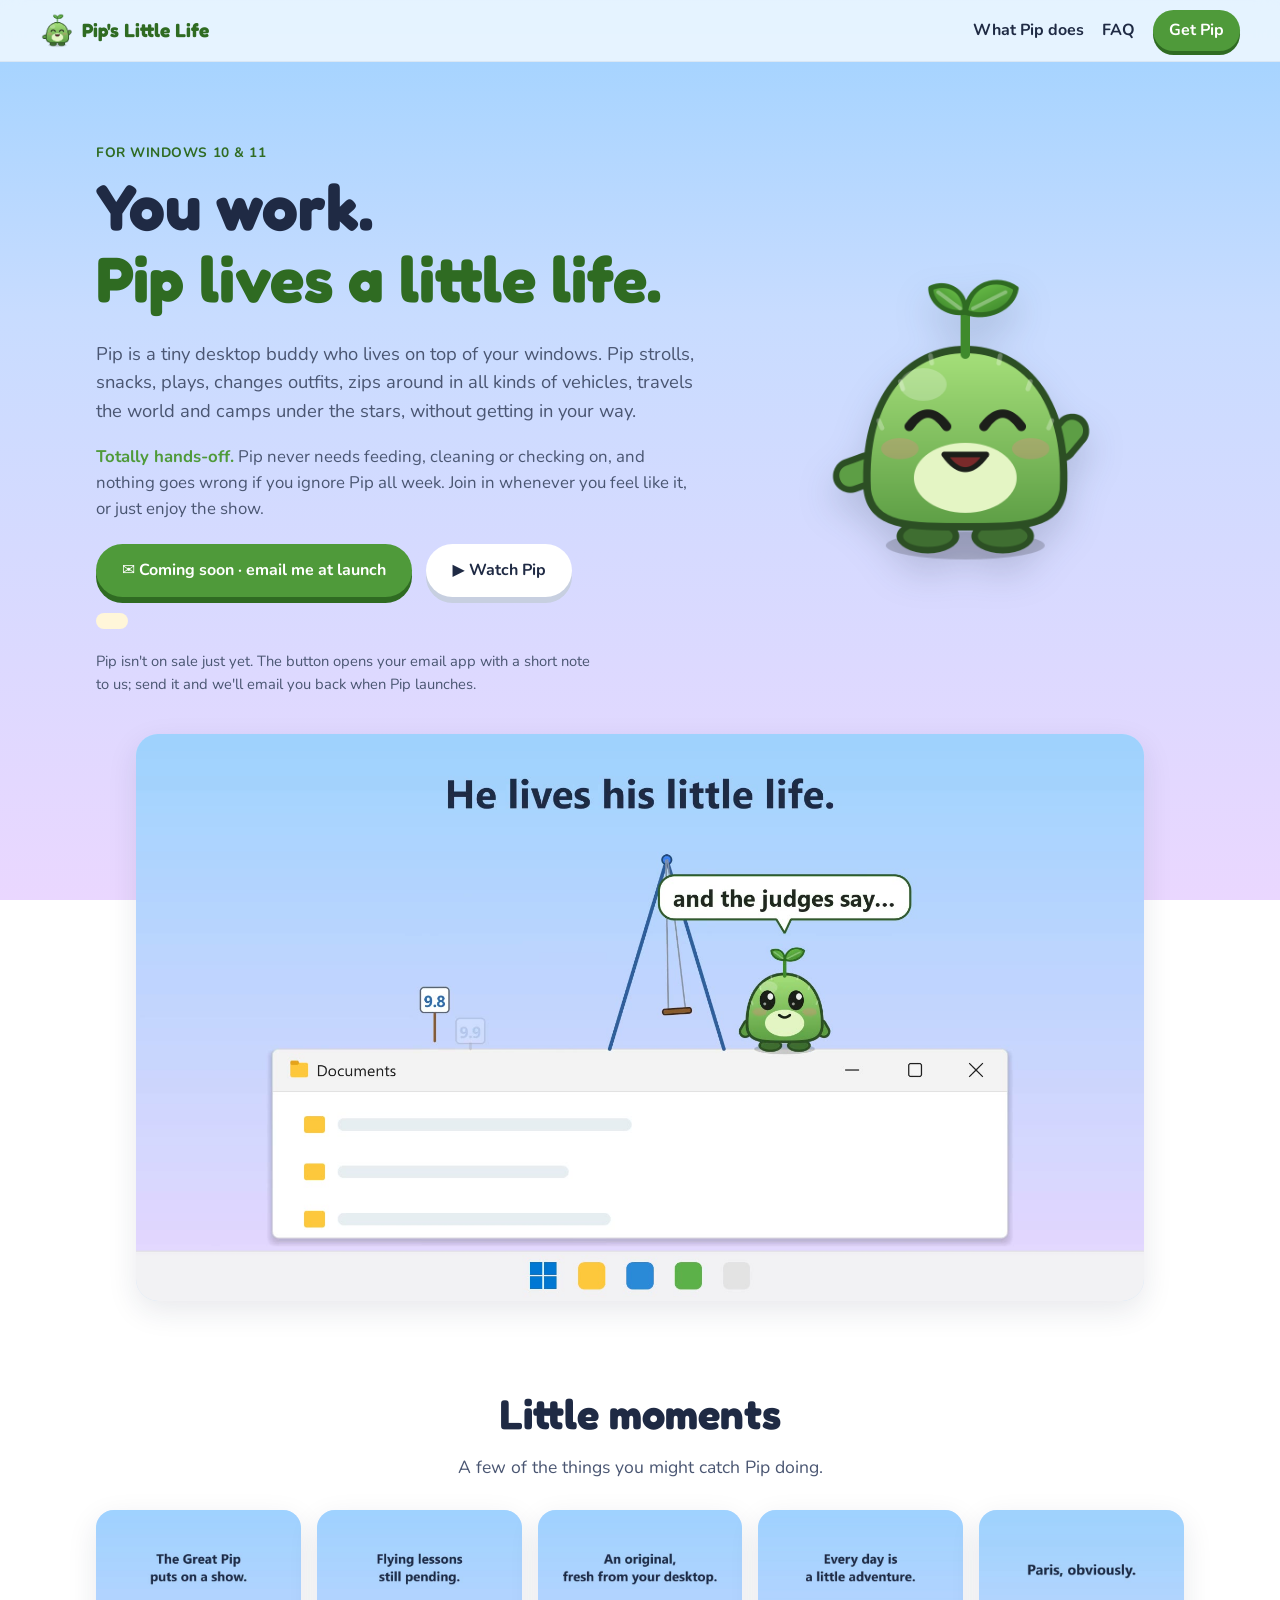
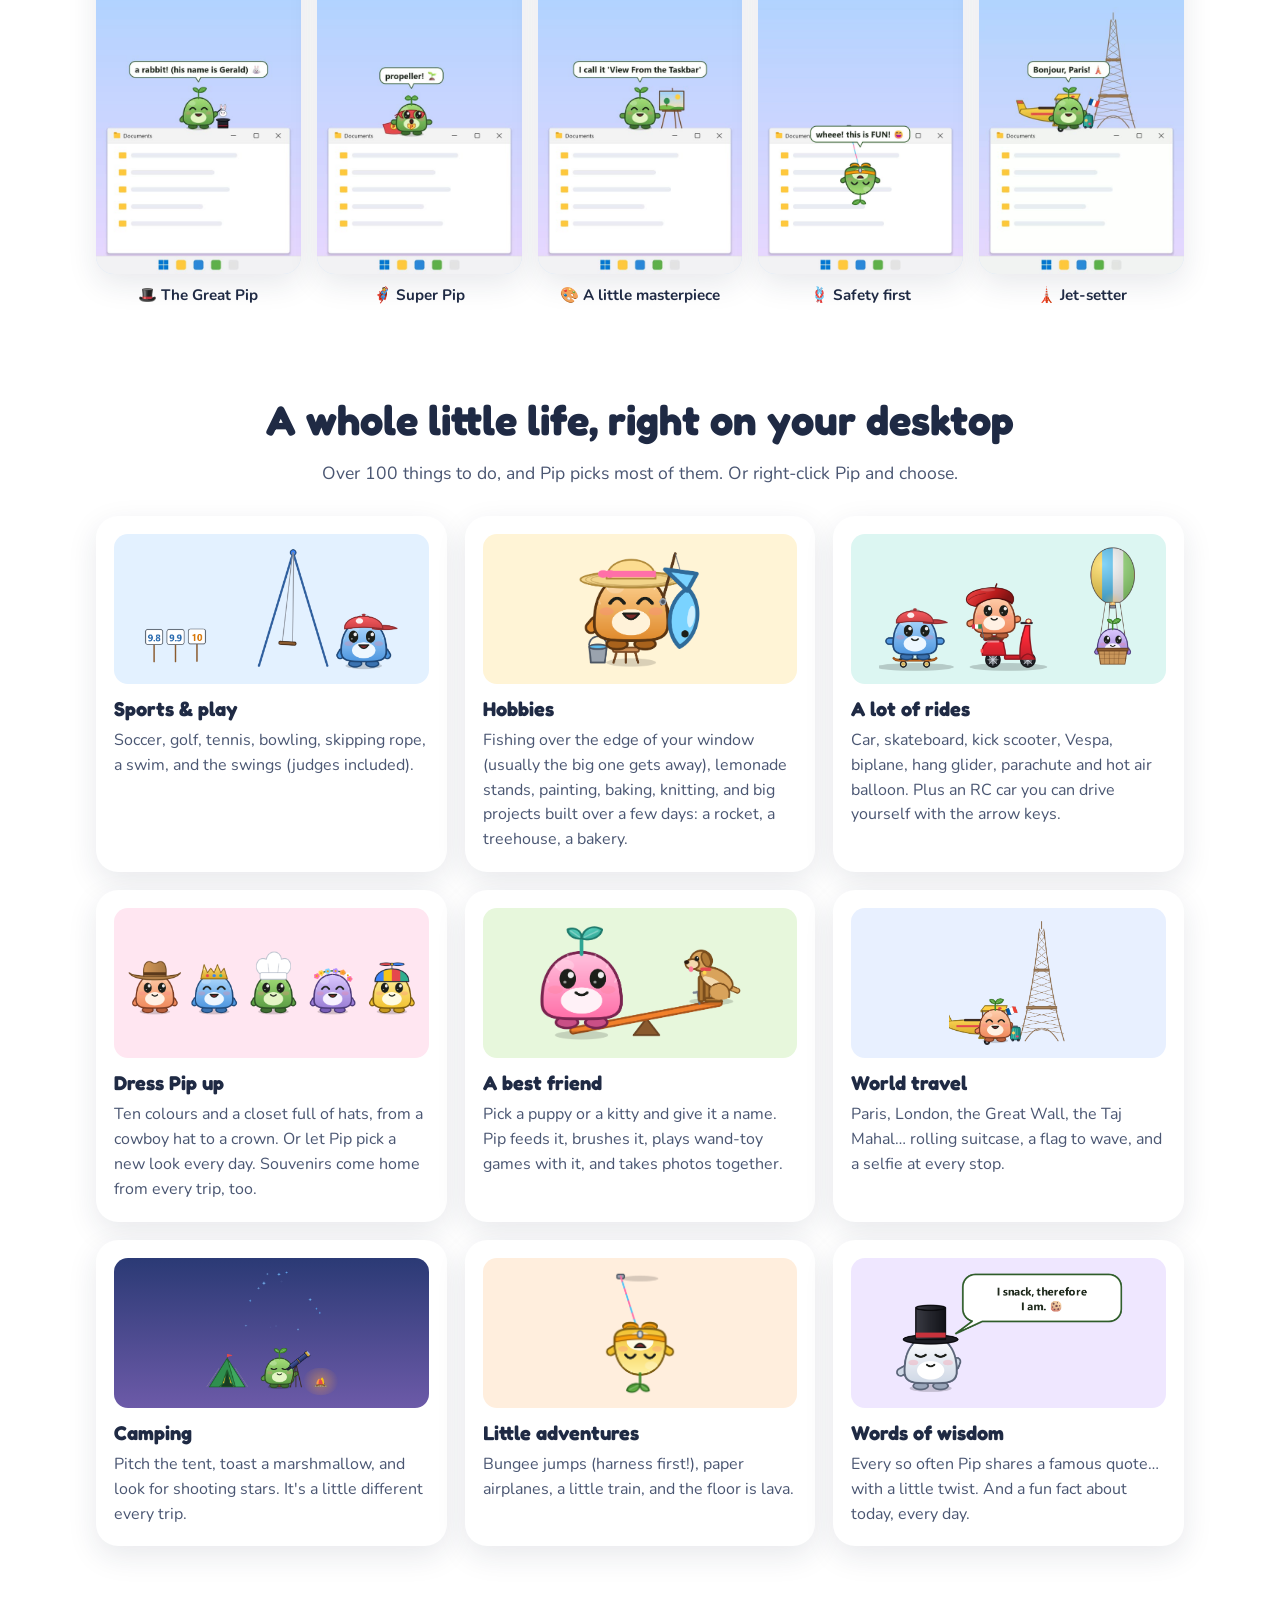
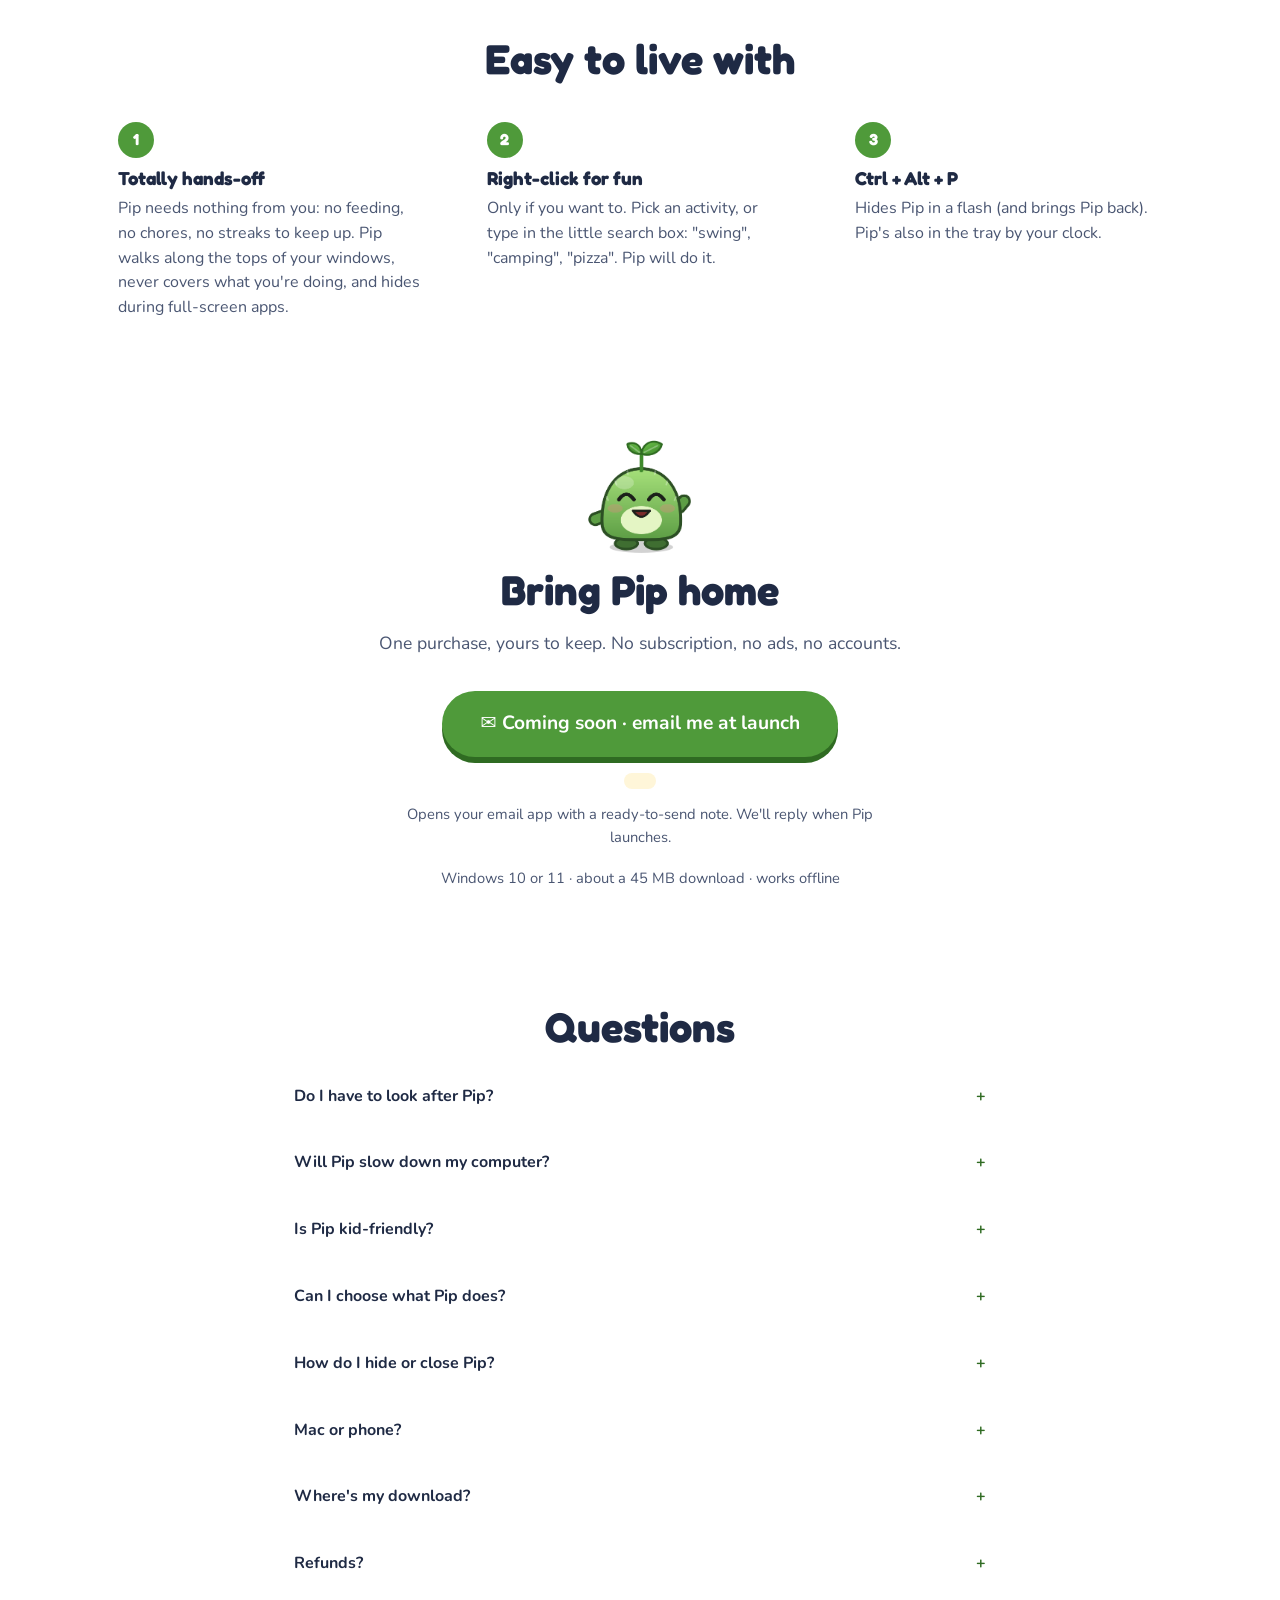
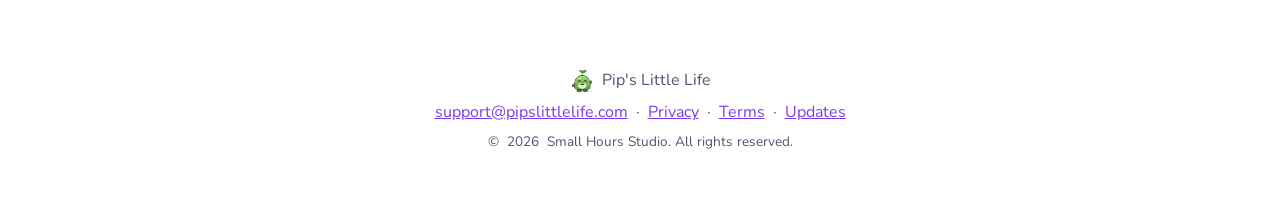
==== commit ab3d42e1: "Footer: copyright line on every page (Small Hours Studio) Co-Authored-By: Claude Opus 5.5 <noreply@a" ====
--- a/index.html
+++ b/index.html
@@ -195,7 +195,7 @@
 <footer class="foot">
   <p><img src="assets/pip-wave.png" alt="" width="24" height="26"> Pip's Little Life</p>
   <p><a href="mailto:support@pipslittlelife.com">support@pipslittlelife.com</a> · <a href="privacy.html">Privacy</a> · <a href="terms.html">Terms</a> · <a href="updates.html">Updates</a></p>
-  <p class="copy">© <span id="yr">2026</span> Pip's Little Life</p>
+  <p class="copy">© <span id="yr">2026</span> Small Hours Studio. All rights reserved.</p>
 </footer>
 
 <script>
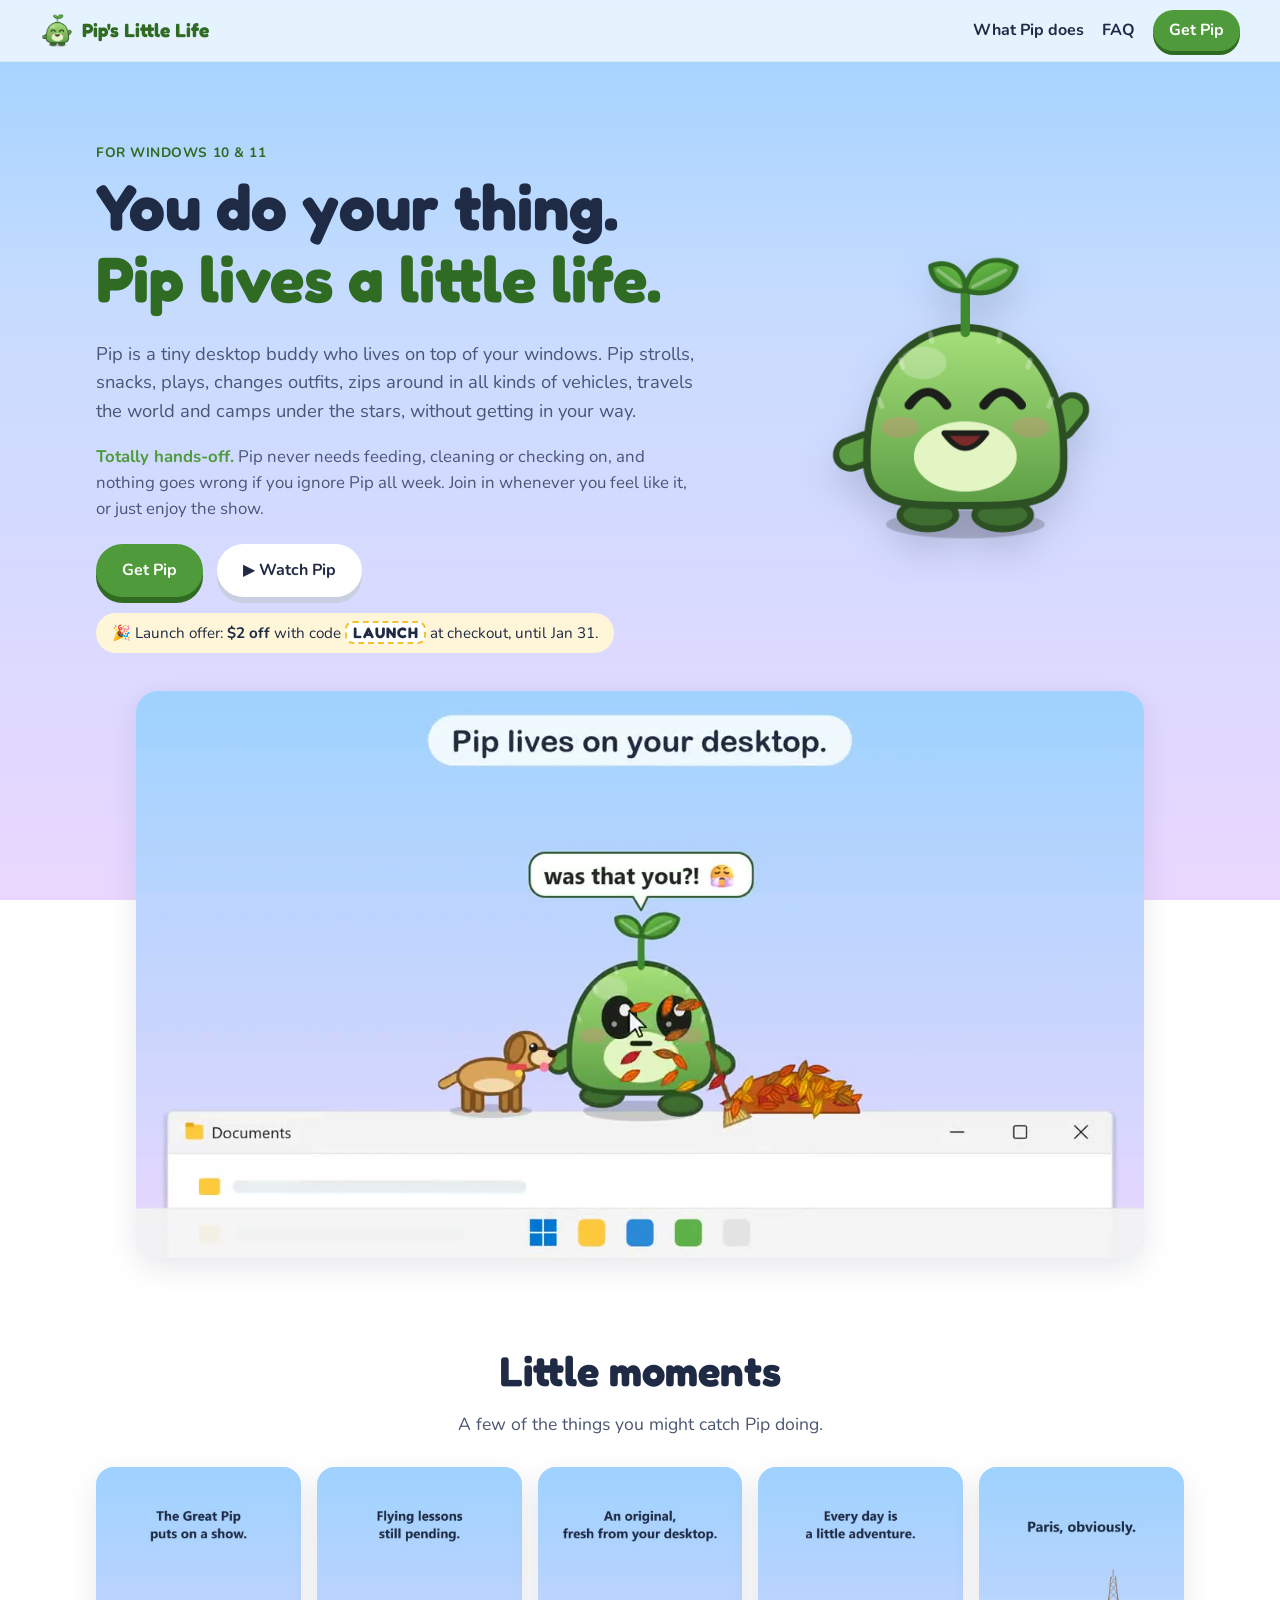
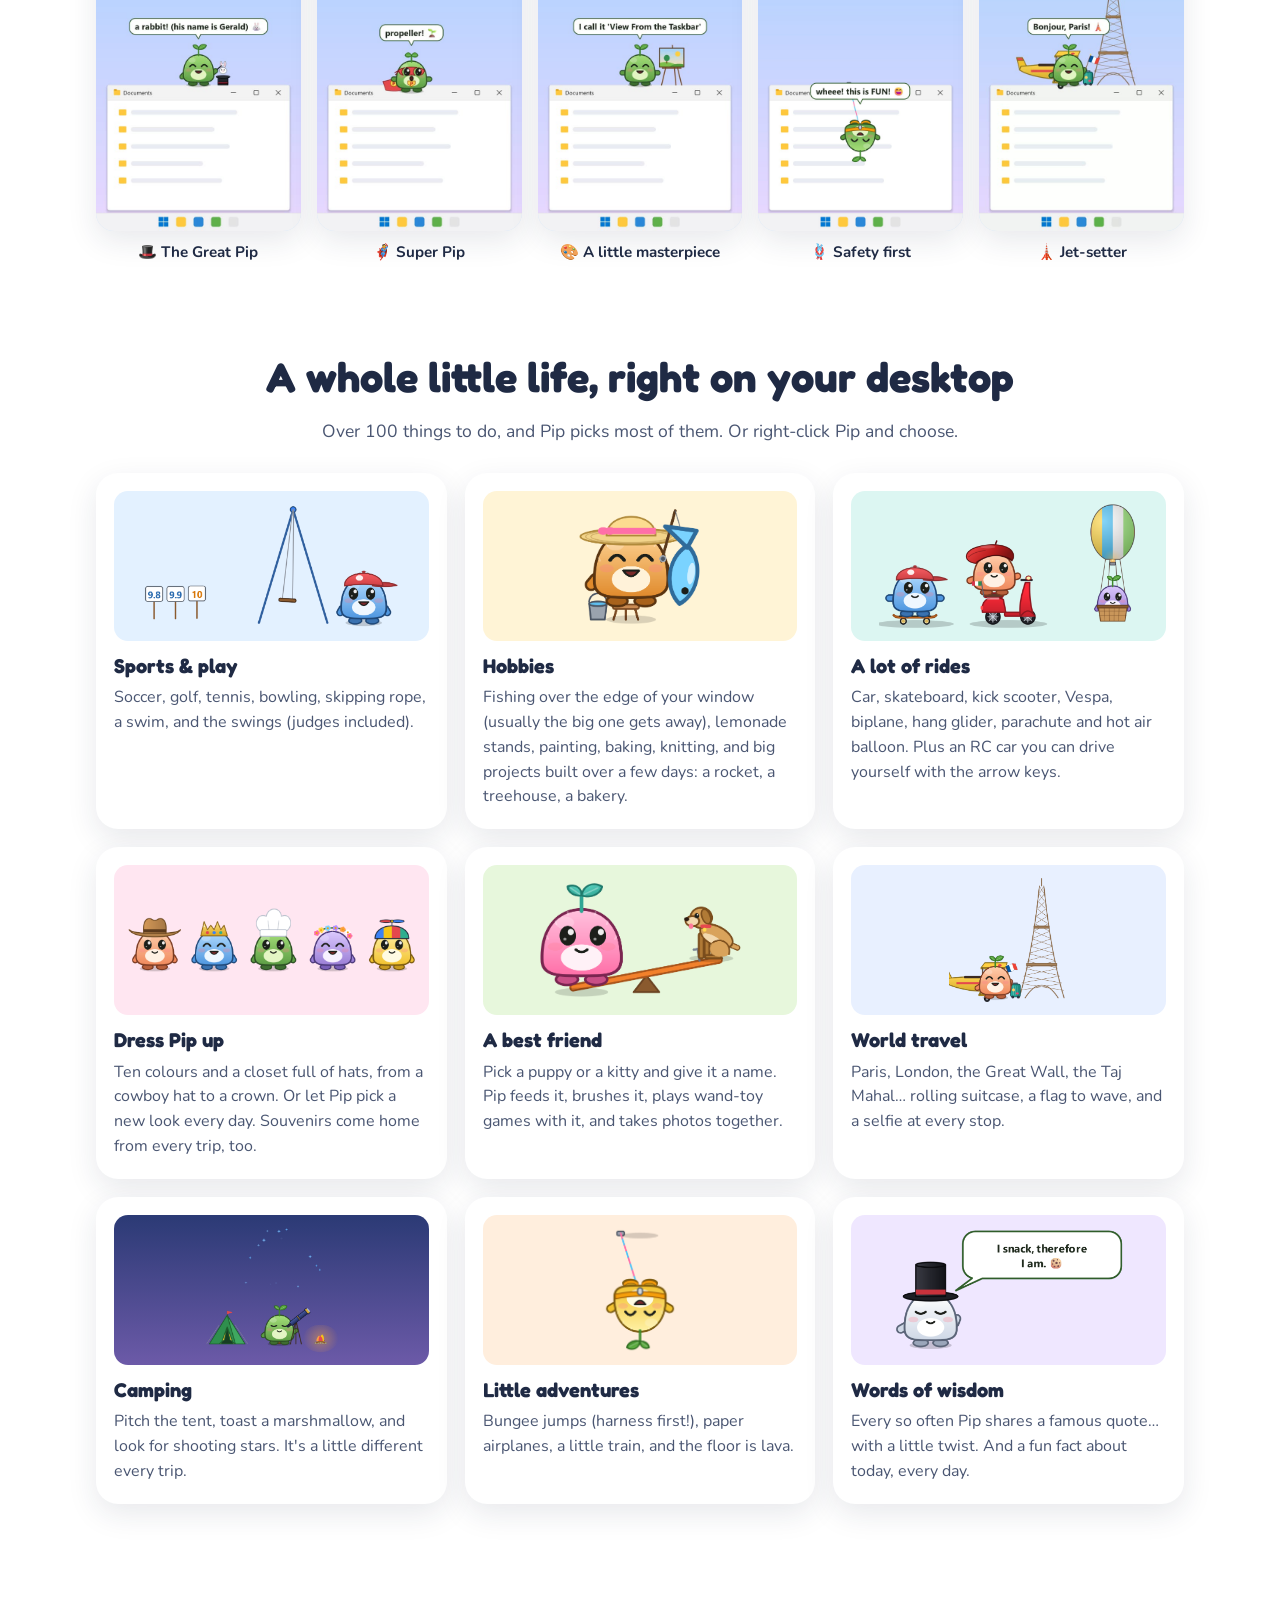
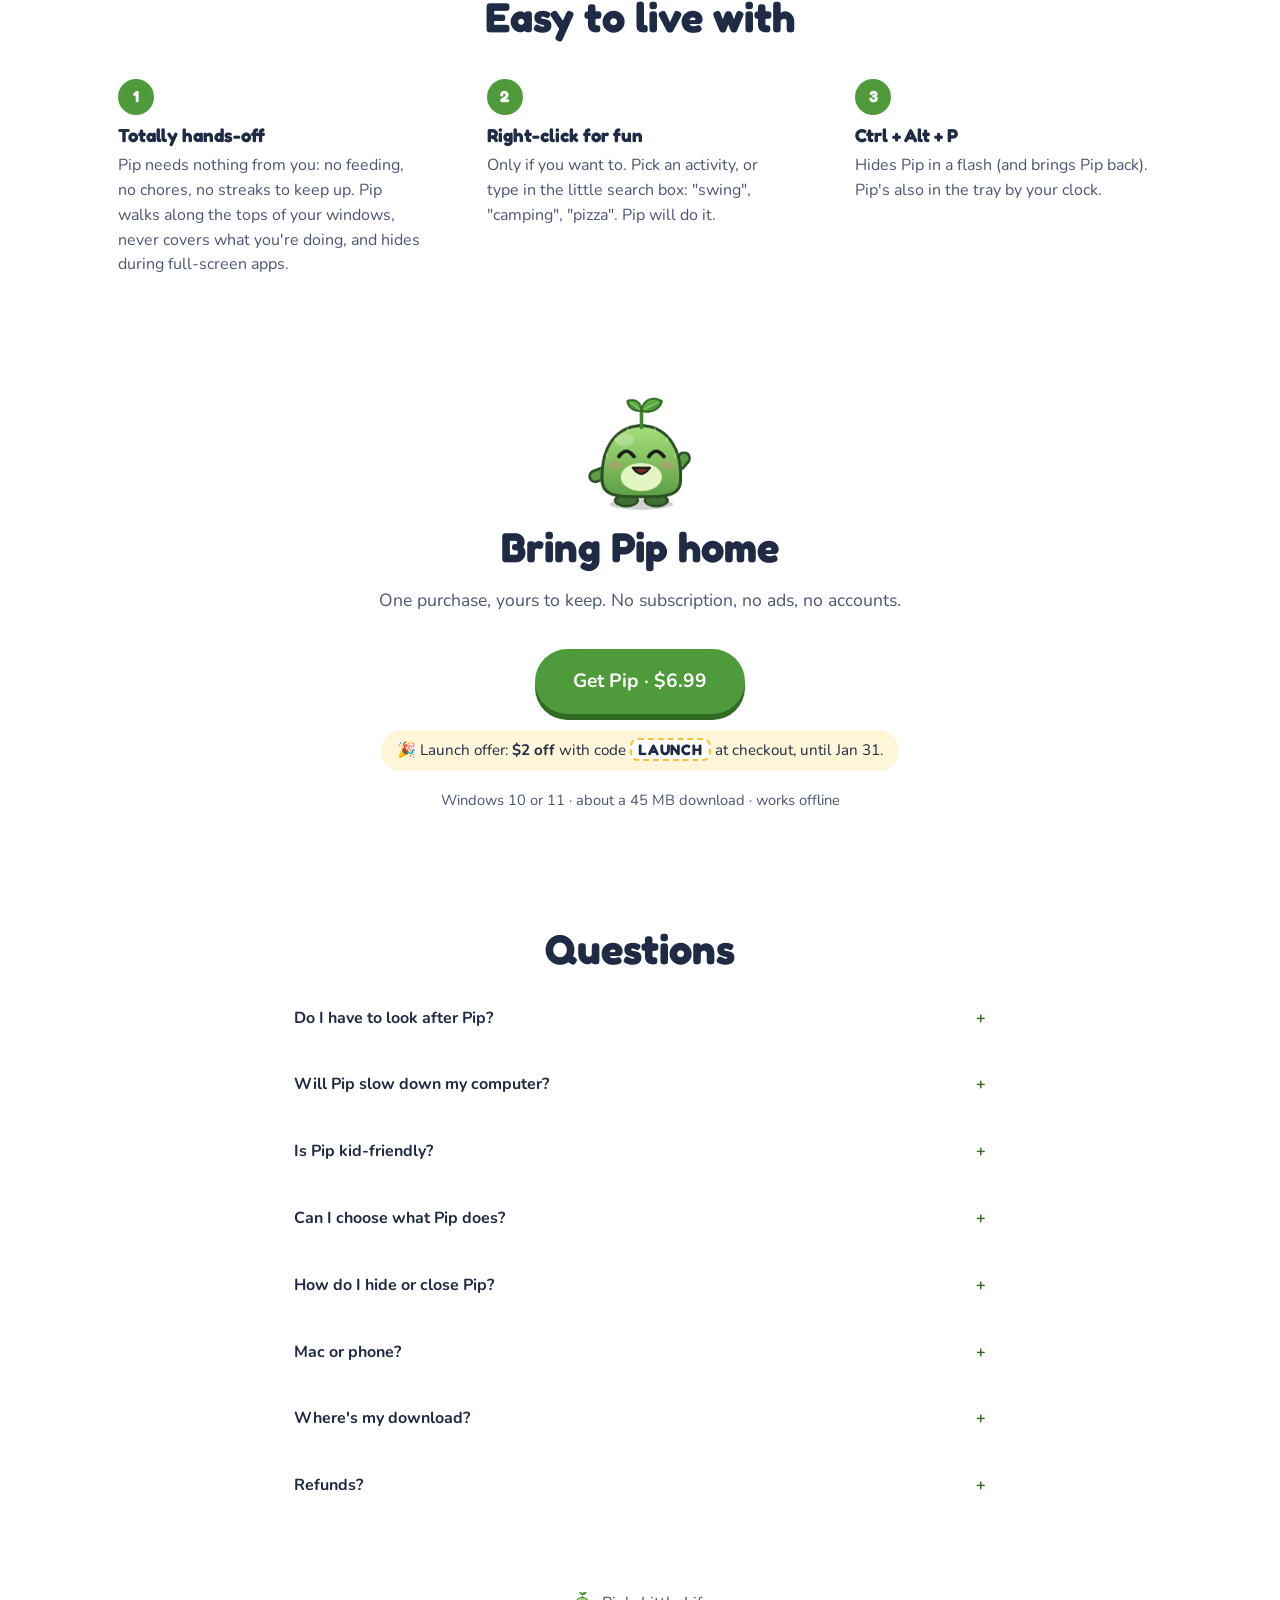
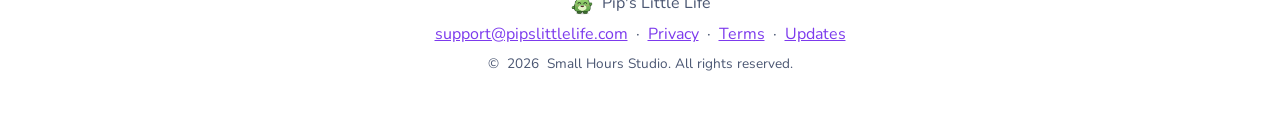
==== commit a6116887: "Launch: buy buttons live, new headline, non-gendered trailer and share image - Buy buttons go to the" ====
--- a/index.html
+++ b/index.html
@@ -6,7 +6,7 @@
 <title>Pip's Little Life · a desktop buddy who lives on your screen</title>
 <meta name="description" content="Pip is a tiny desktop buddy for Windows. Pip walks along your windows, plays sports, goes fishing, travels the world, camps under the stars and looks after a pet, all without any help. Totally hands-off.">
 <meta property="og:title" content="Pip's Little Life">
-<meta property="og:description" content="A desktop buddy who lives on your screen. You work. Pip lives a little life.">
+<meta property="og:description" content="A desktop buddy who lives on your screen. You do your thing. Pip lives a little life.">
 <meta property="og:image" content="https://pipslittlelife.com/assets/og-image.jpg">
 <meta property="og:url" content="https://pipslittlelife.com/">
 <meta name="twitter:card" content="summary_large_image">
@@ -19,13 +19,12 @@
   /* ===== The one thing to fill in when you're ready to sell =====
      buyUrl: your Stripe (or Lemon Squeezy) checkout link.  price: shown on the buttons, e.g. "$9.99".
      While buyUrl is empty, the buttons say "Coming soon" and email you instead, and the launch offer stays hidden.
-     NOT LAUNCHED YET: the Stripe link is kept out of this public repo on purpose. It's pasted in on launch day,
-     as the last step of the launch checklist (Pip/LAUNCH-CHECKLIST.md). */
-  window.PIP = { buyUrl: "", price: "$6.99",
+     Launched 2026-11-26 (Pip/LAUNCH-CHECKLIST.md section D). */
+  window.PIP = { buyUrl: "https://buy.stripe.com/dRm28q35B7hE0VS5QO4ko00", price: "$6.99",
                  /* launch offer: shown until the end of this day, then hides itself */
                  promo: { code: "LAUNCH", off: "$2 off", until: "2027-01-31" },
-                 /* the download service's "lost your link?" page, once it's deployed: https://…workers.dev/lost */
-                 lostUrl: "" };
+                 /* the download service's "lost your link?" page */
+                 lostUrl: "https://pip-download.pipslittlelife.workers.dev/lost" };
 </script>
 </head>
 <body>
@@ -44,7 +43,7 @@
   <section class="hero">
     <div class="hero-text">
       <p class="kicker">For Windows 10 &amp; 11</p>
-      <h1>You work.<br><span>Pip lives a little life.</span></h1>
+      <h1>You do your thing.<br><span>Pip lives a little life.</span></h1>
       <p class="lede">Pip is a tiny desktop buddy who lives on top of your windows. Pip strolls, snacks, plays,
         changes outfits, zips around in all kinds of vehicles, travels the world and camps under the stars,
         without getting in your way.</p>
@@ -69,7 +68,7 @@
   <!-- the trailer -->
   <section id="watch" class="video-wrap">
     <video src="assets/pip-trailer.mp4" poster="assets/pip-trailer-poster.jpg" autoplay muted loop playsinline
-           aria-label="A 30-second look at a day with Pip on the desktop"></video>
+           aria-label="A one-minute look at what Pip gets up to on the desktop"></video>
   </section>
 
   <!-- short clips -->
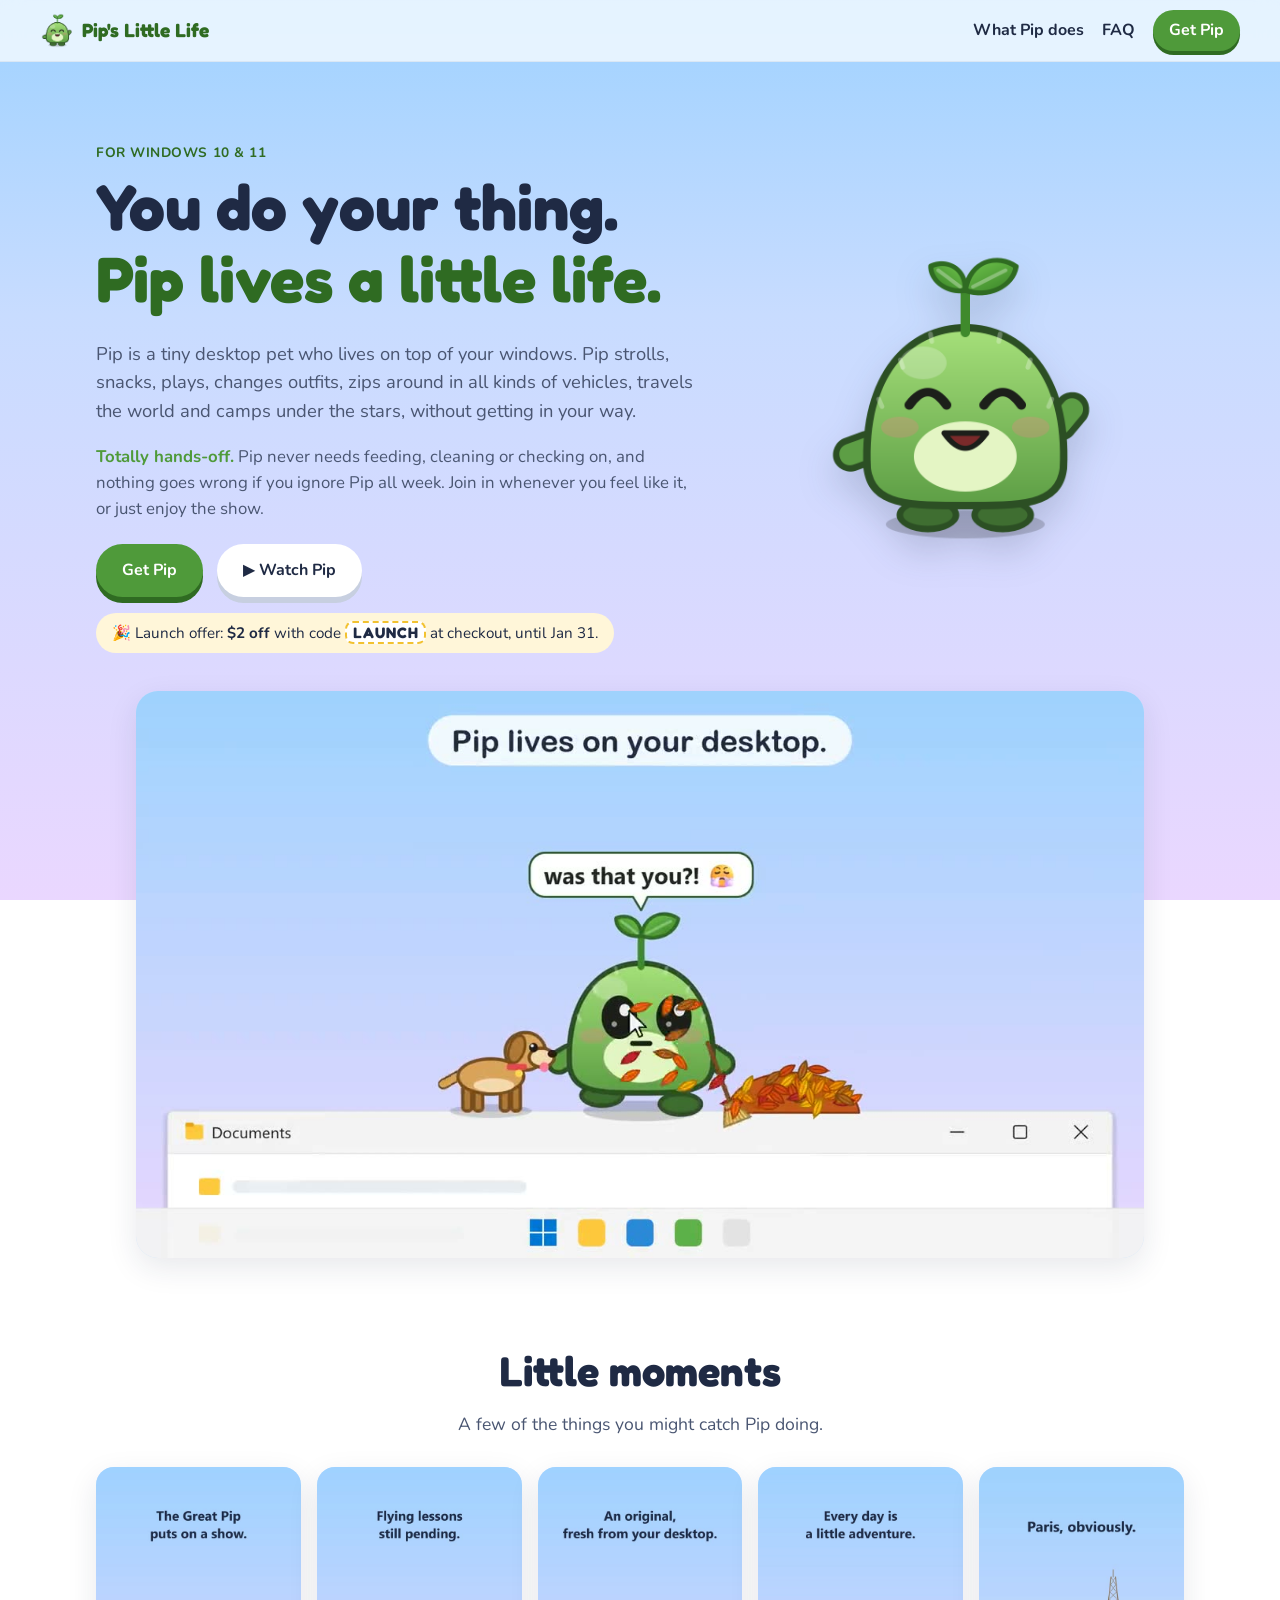
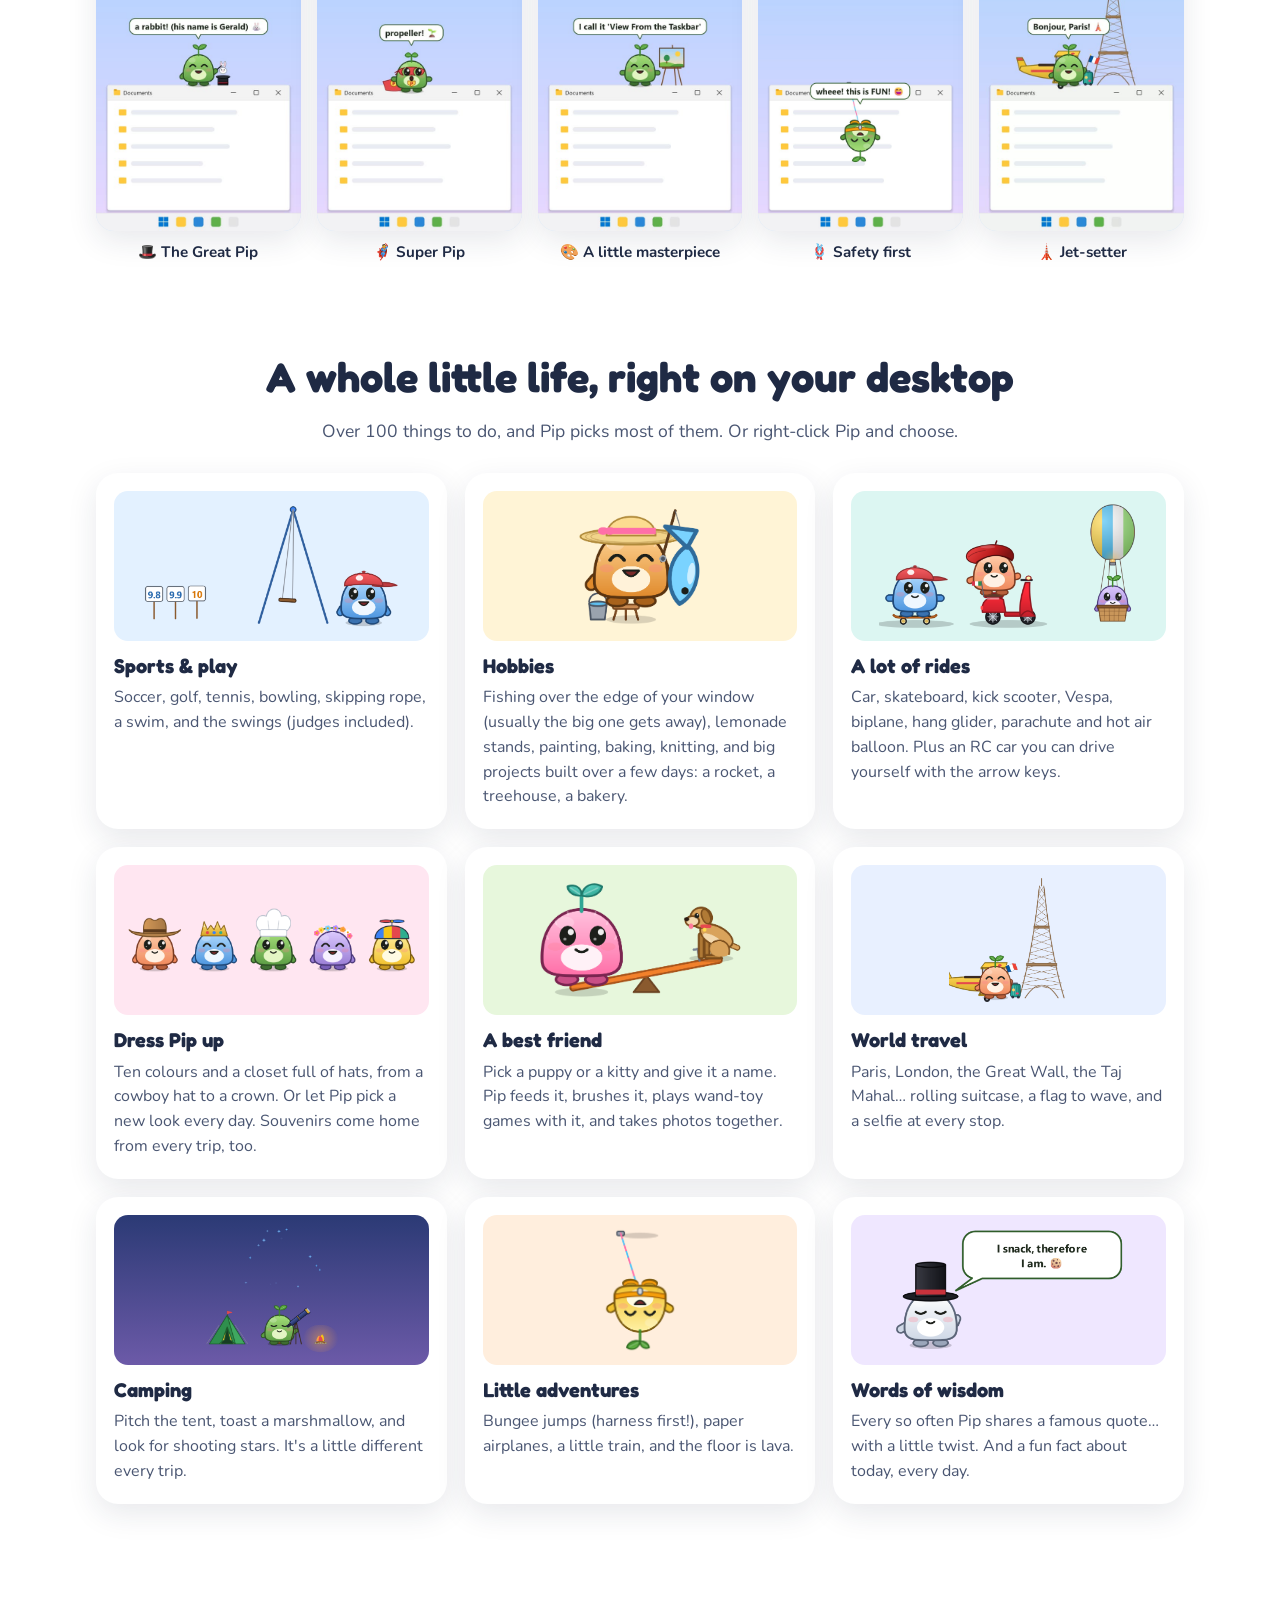
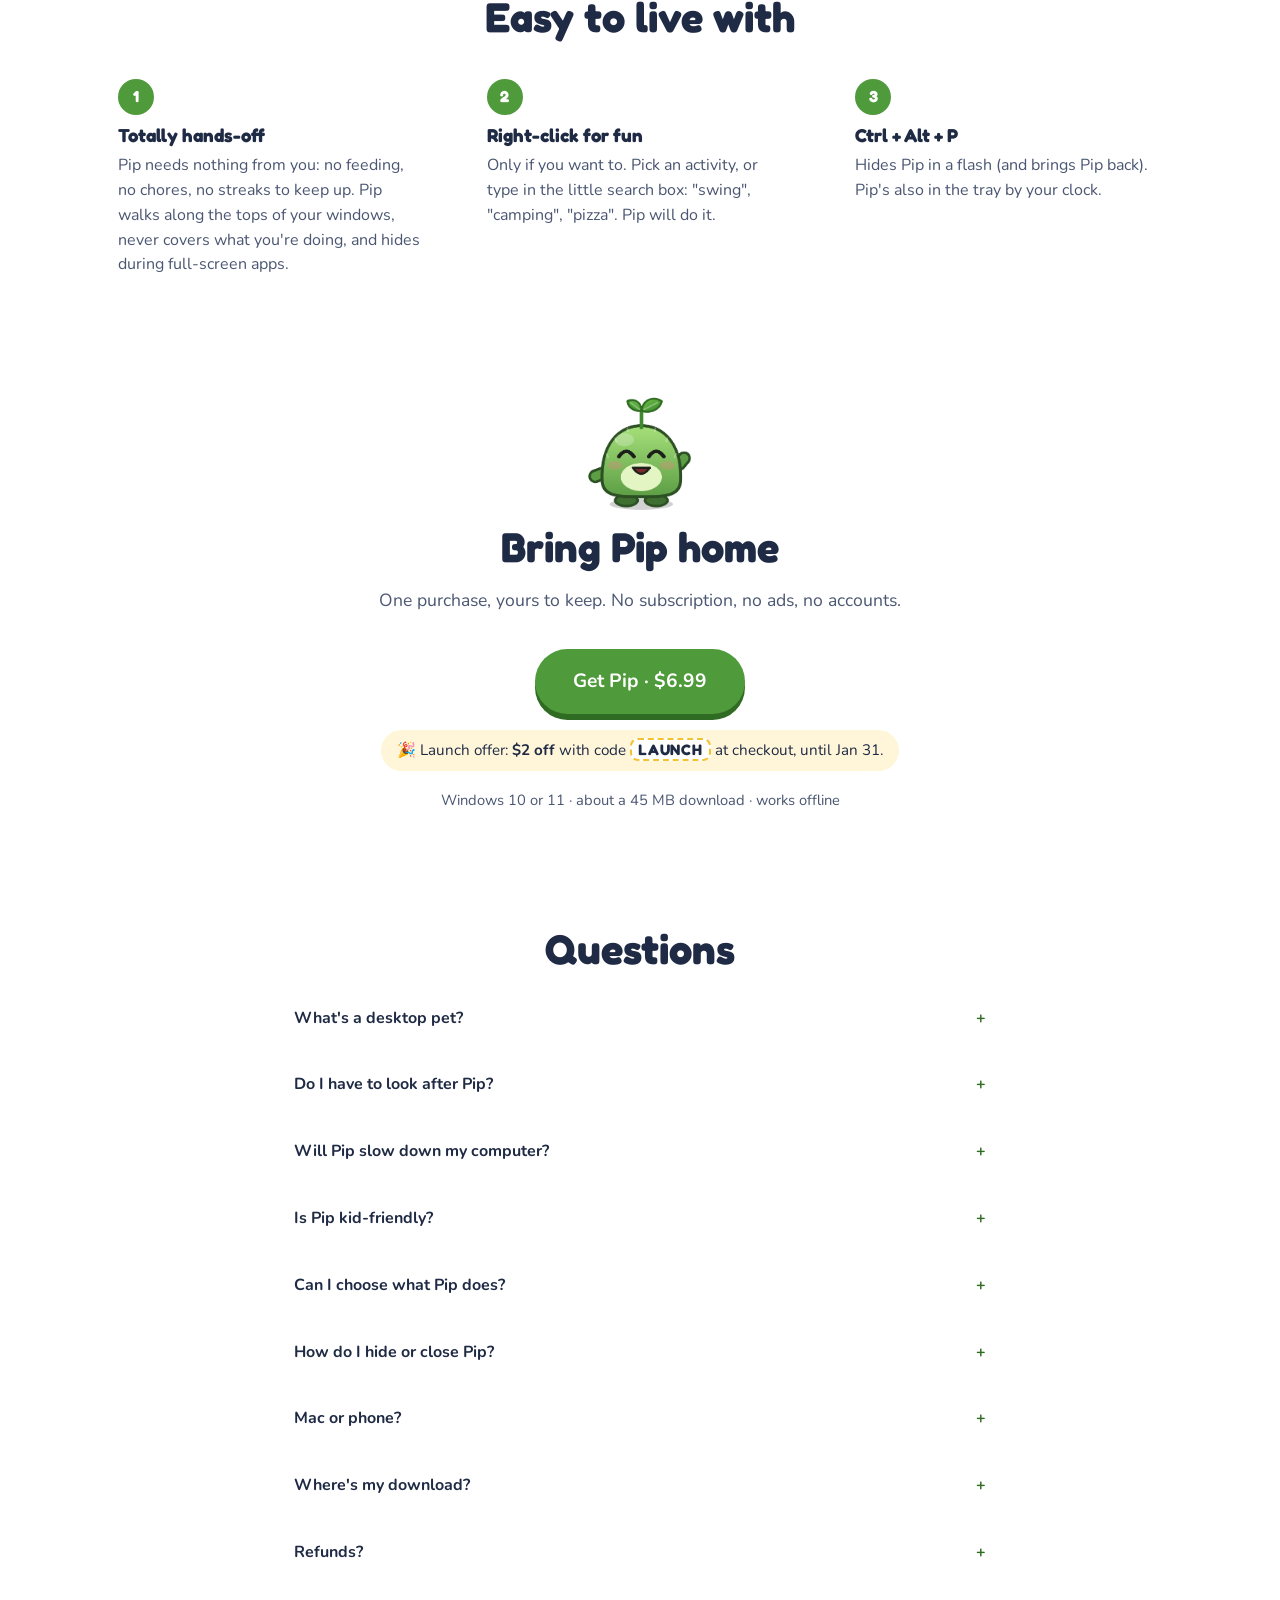
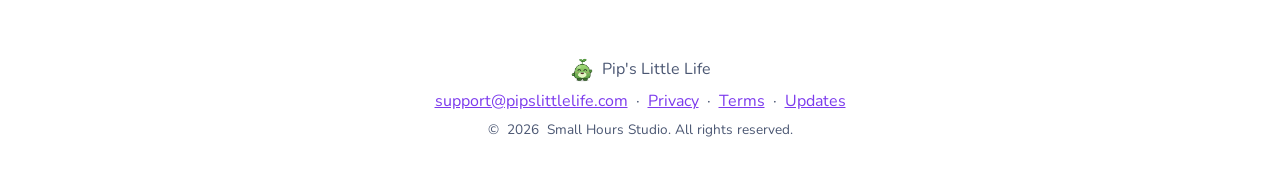
==== commit 7ccb96b0: "Search wording: desktop pet title/description, FAQ, structured data, sitemap Co-Authored-By: Claude " ====
--- a/index.html
+++ b/index.html
@@ -3,13 +3,24 @@
 <head>
 <meta charset="utf-8">
 <meta name="viewport" content="width=device-width, initial-scale=1">
-<title>Pip's Little Life · a desktop buddy who lives on your screen</title>
-<meta name="description" content="Pip is a tiny desktop buddy for Windows. Pip walks along your windows, plays sports, goes fishing, travels the world, camps under the stars and looks after a pet, all without any help. Totally hands-off.">
+<title>Pip's Little Life · a cute desktop pet for Windows 10 &amp; 11</title>
+<meta name="description" content="A cute desktop pet (a tiny desktop buddy) for Windows 10 &amp; 11. Pip plays, fishes, travels and camps on top of your windows. Hands-off, kid-friendly, no ads.">
+<link rel="canonical" href="https://pipslittlelife.com/">
+<meta property="og:type" content="website">
+<meta property="og:site_name" content="Pip's Little Life">
 <meta property="og:title" content="Pip's Little Life">
 <meta property="og:description" content="A desktop buddy who lives on your screen. You do your thing. Pip lives a little life.">
 <meta property="og:image" content="https://pipslittlelife.com/assets/og-image.jpg">
 <meta property="og:url" content="https://pipslittlelife.com/">
 <meta name="twitter:card" content="summary_large_image">
+<script type="application/ld+json">
+{ "@context": "https://schema.org", "@type": "SoftwareApplication",
+  "name": "Pip's Little Life", "url": "https://pipslittlelife.com/",
+  "description": "A cute, hands-off desktop pet for Windows 10 and 11. Pip lives a little life on top of your windows.",
+  "image": "https://pipslittlelife.com/assets/og-image.jpg",
+  "applicationCategory": "GameApplication", "operatingSystem": "Windows 10, Windows 11",
+  "offers": { "@type": "Offer", "price": "6.99", "priceCurrency": "USD" } }
+</script>
 <link rel="icon" type="image/png" href="assets/pip-wave.png">
 <link rel="preconnect" href="https://fonts.googleapis.com">
 <link rel="preconnect" href="https://fonts.gstatic.com" crossorigin>
@@ -44,7 +55,7 @@
     <div class="hero-text">
       <p class="kicker">For Windows 10 &amp; 11</p>
       <h1>You do your thing.<br><span>Pip lives a little life.</span></h1>
-      <p class="lede">Pip is a tiny desktop buddy who lives on top of your windows. Pip strolls, snacks, plays,
+      <p class="lede">Pip is a tiny desktop pet who lives on top of your windows. Pip strolls, snacks, plays,
         changes outfits, zips around in all kinds of vehicles, travels the world and camps under the stars,
         without getting in your way.</p>
       <p class="hands-off"><b>Totally hands-off.</b> Pip never needs feeding, cleaning or checking on, and nothing
@@ -167,6 +178,10 @@
   <!-- FAQ -->
   <section id="faq" class="section faq">
     <h2>Questions</h2>
+    <details><summary>What's a desktop pet?</summary>
+      <p>A little character who lives on your computer screen, on top of your windows and taskbar, while you work,
+        study or play. Some people call it a desktop buddy or desktop companion. Pip is a cozy one for Windows 10 and 11:
+        no ads, no accounts, no tracking, and Pip works offline.</p></details>
     <details><summary>Do I have to look after Pip?</summary>
       <p>Not at all. Pip is totally hands-off: there's nothing to feed, clean or keep up with, and no guilt if you don't
         check in for days. Pip just gets on with a happy little life. Right-click whenever you'd like to join in.</p></details>
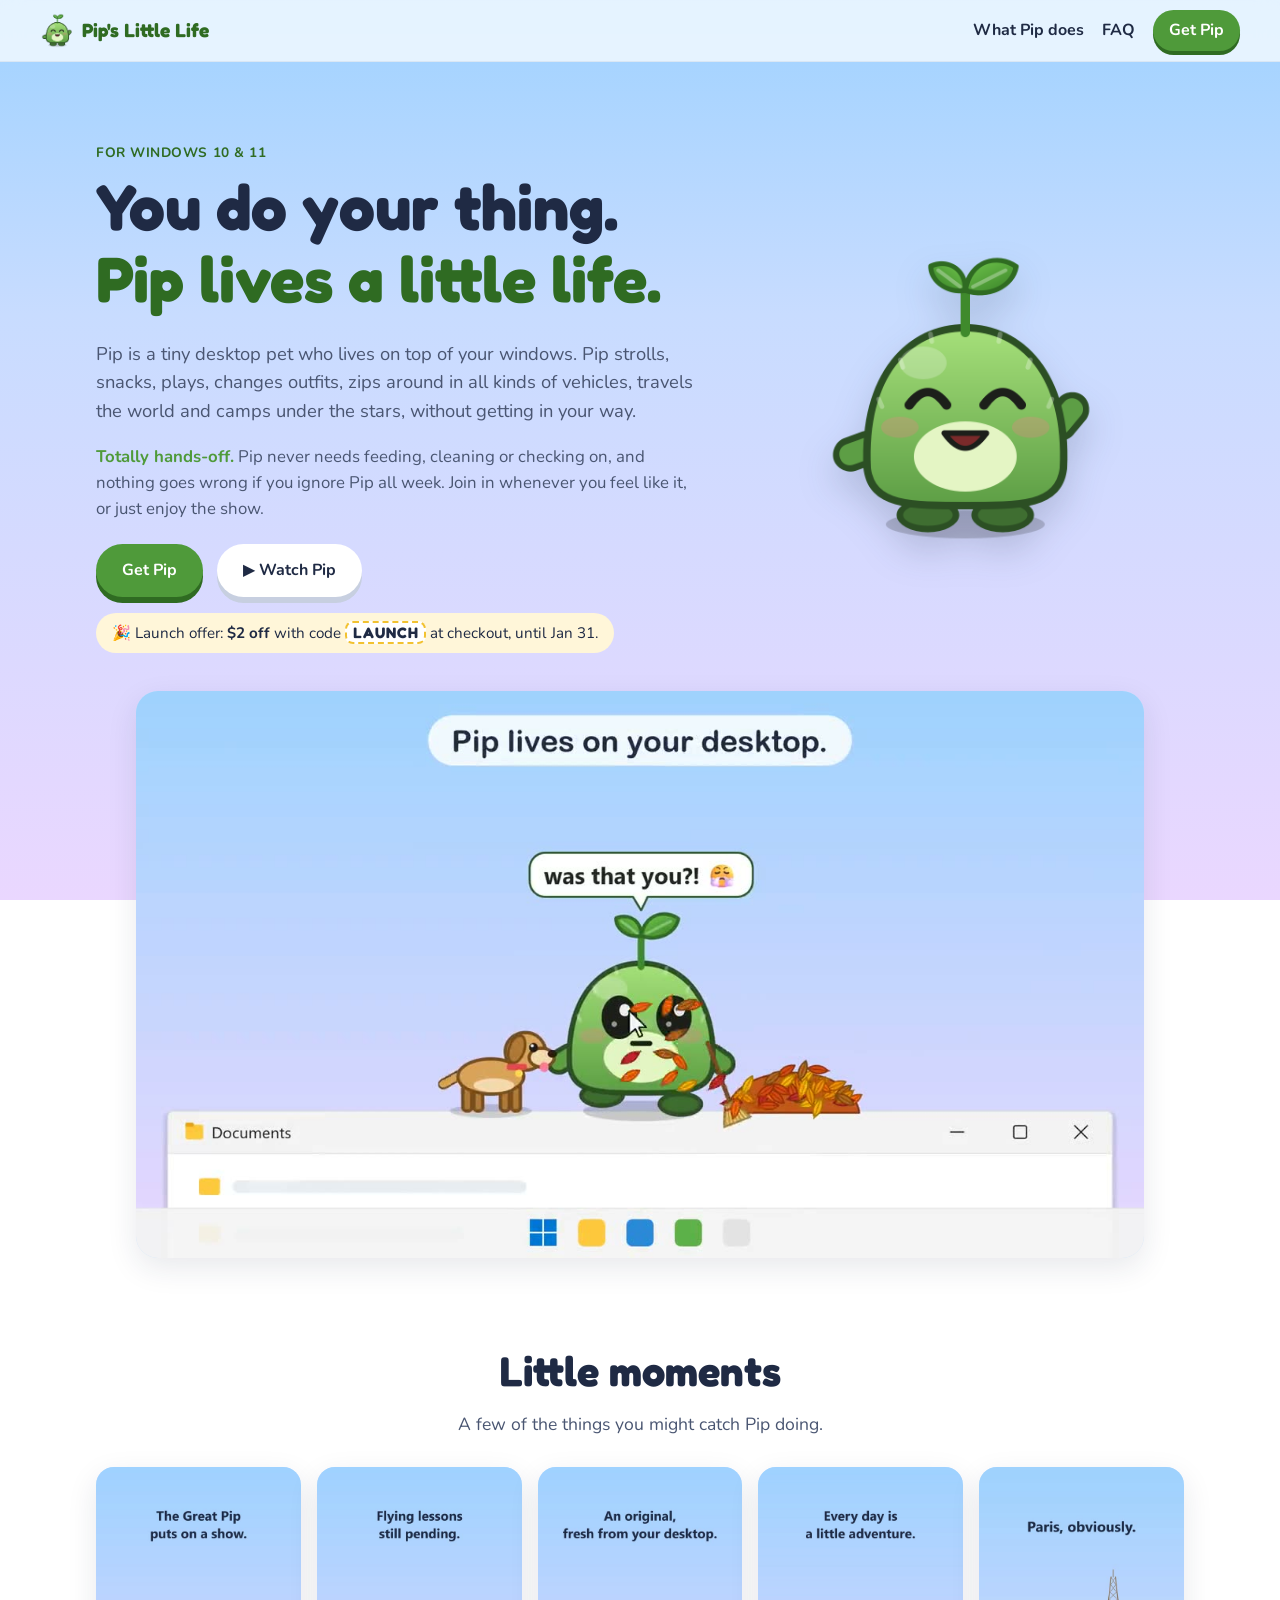
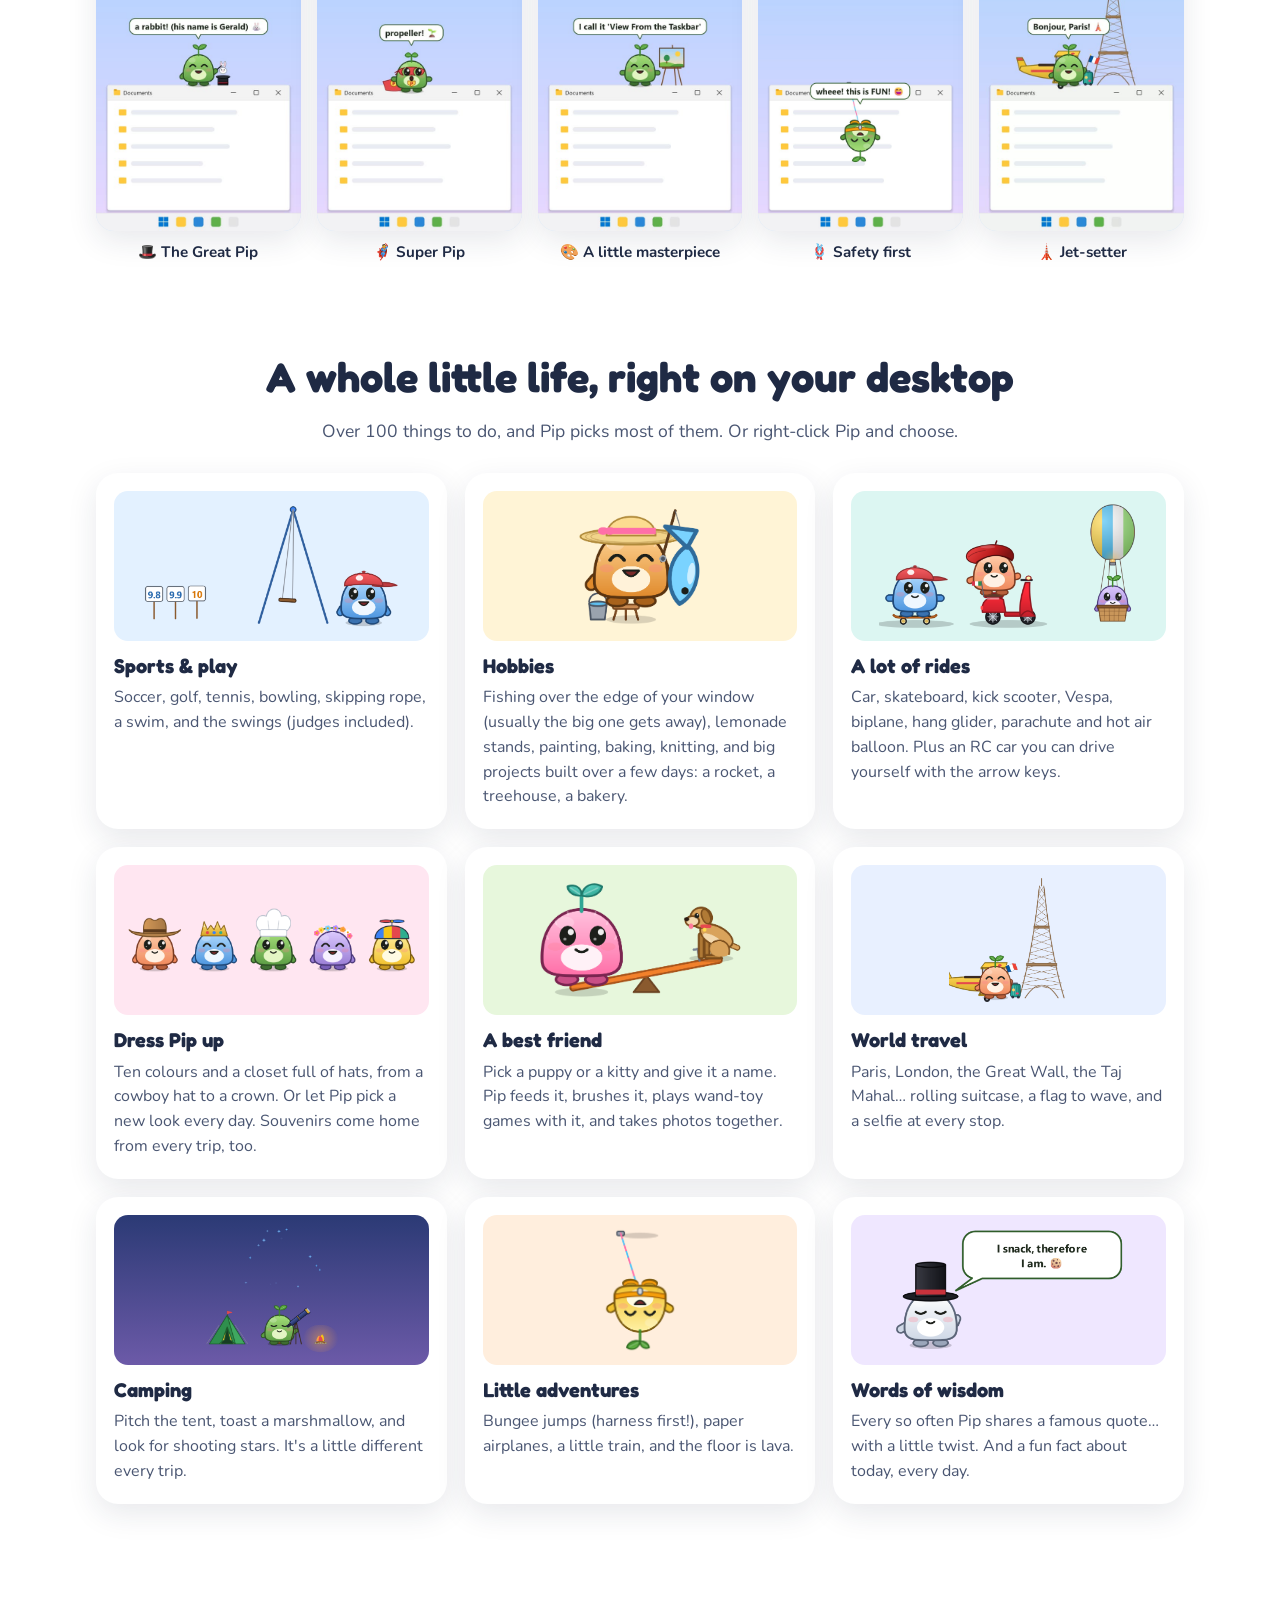
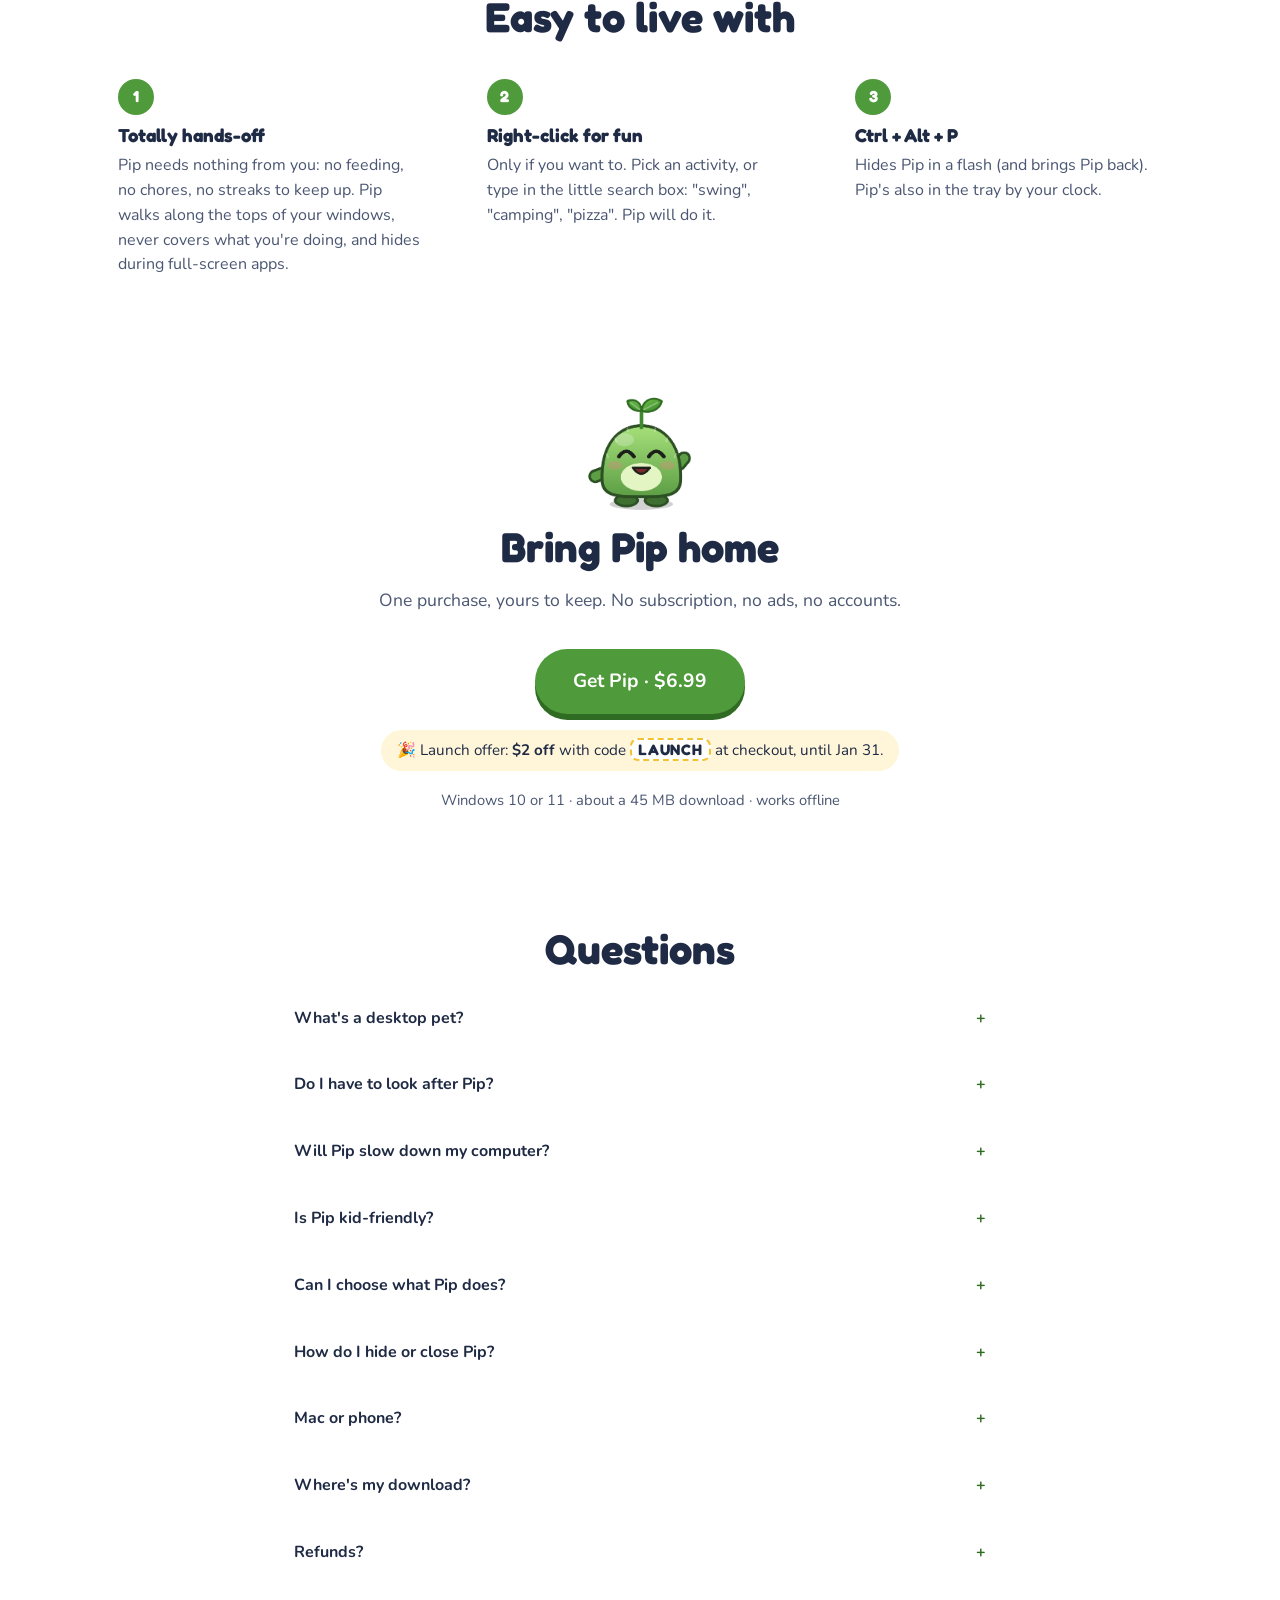
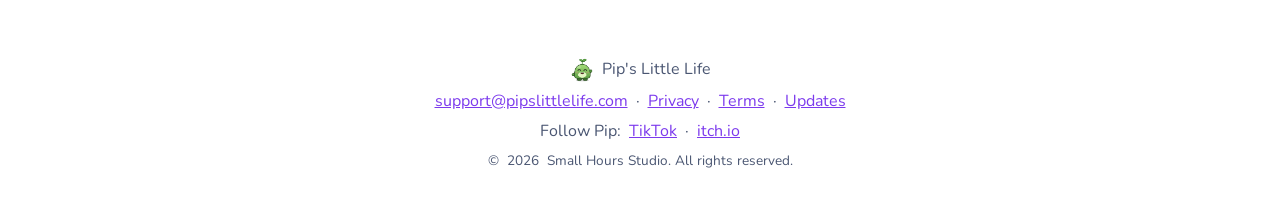
==== commit 4faa2ab7: "Footer: follow Pip on TikTok and itch.io Co-Authored-By: Claude Opus 5.5 <noreply@anthropic.com>" ====
--- a/index.html
+++ b/index.html
@@ -181,7 +181,7 @@
     <details><summary>What's a desktop pet?</summary>
       <p>A little character who lives on your computer screen, on top of your windows and taskbar, while you work,
         study or play. Some people call it a desktop buddy or desktop companion. Pip is a cozy one for Windows 10 and 11:
-        no ads, no accounts, no tracking, and Pip works offline.</p></details>
+        no ads, no accounts, no tracking, and Pip works completely offline.</p></details>
     <details><summary>Do I have to look after Pip?</summary>
       <p>Not at all. Pip is totally hands-off: there's nothing to feed, clean or keep up with, and no guilt if you don't
         check in for days. Pip just gets on with a happy little life. Right-click whenever you'd like to join in.</p></details>
@@ -209,6 +209,7 @@
 <footer class="foot">
   <p><img src="assets/pip-wave.png" alt="" width="24" height="26"> Pip's Little Life</p>
   <p><a href="mailto:support@pipslittlelife.com">support@pipslittlelife.com</a> · <a href="privacy.html">Privacy</a> · <a href="terms.html">Terms</a> · <a href="updates.html">Updates</a></p>
+  <p>Follow Pip: <a href="https://www.tiktok.com/@pips.little.life" rel="me noopener">TikTok</a> · <a href="https://smallhours-studio.itch.io/pips-little-life" rel="me noopener">itch.io</a></p>
   <p class="copy">© <span id="yr">2026</span> Small Hours Studio. All rights reserved.</p>
 </footer>
 
@@ -296,5 +297,6 @@
     });
   })();
 </script>
+<!-- Cloudflare Web Analytics: cookieless visit counts, no personal data --><script type='module' src='https://static.cloudflareinsights.com/beacon.min.js' data-cf-beacon='{"token": "a8dadd1faa96447ba502ac5944d99119"}'></script>
 </body>
 </html>
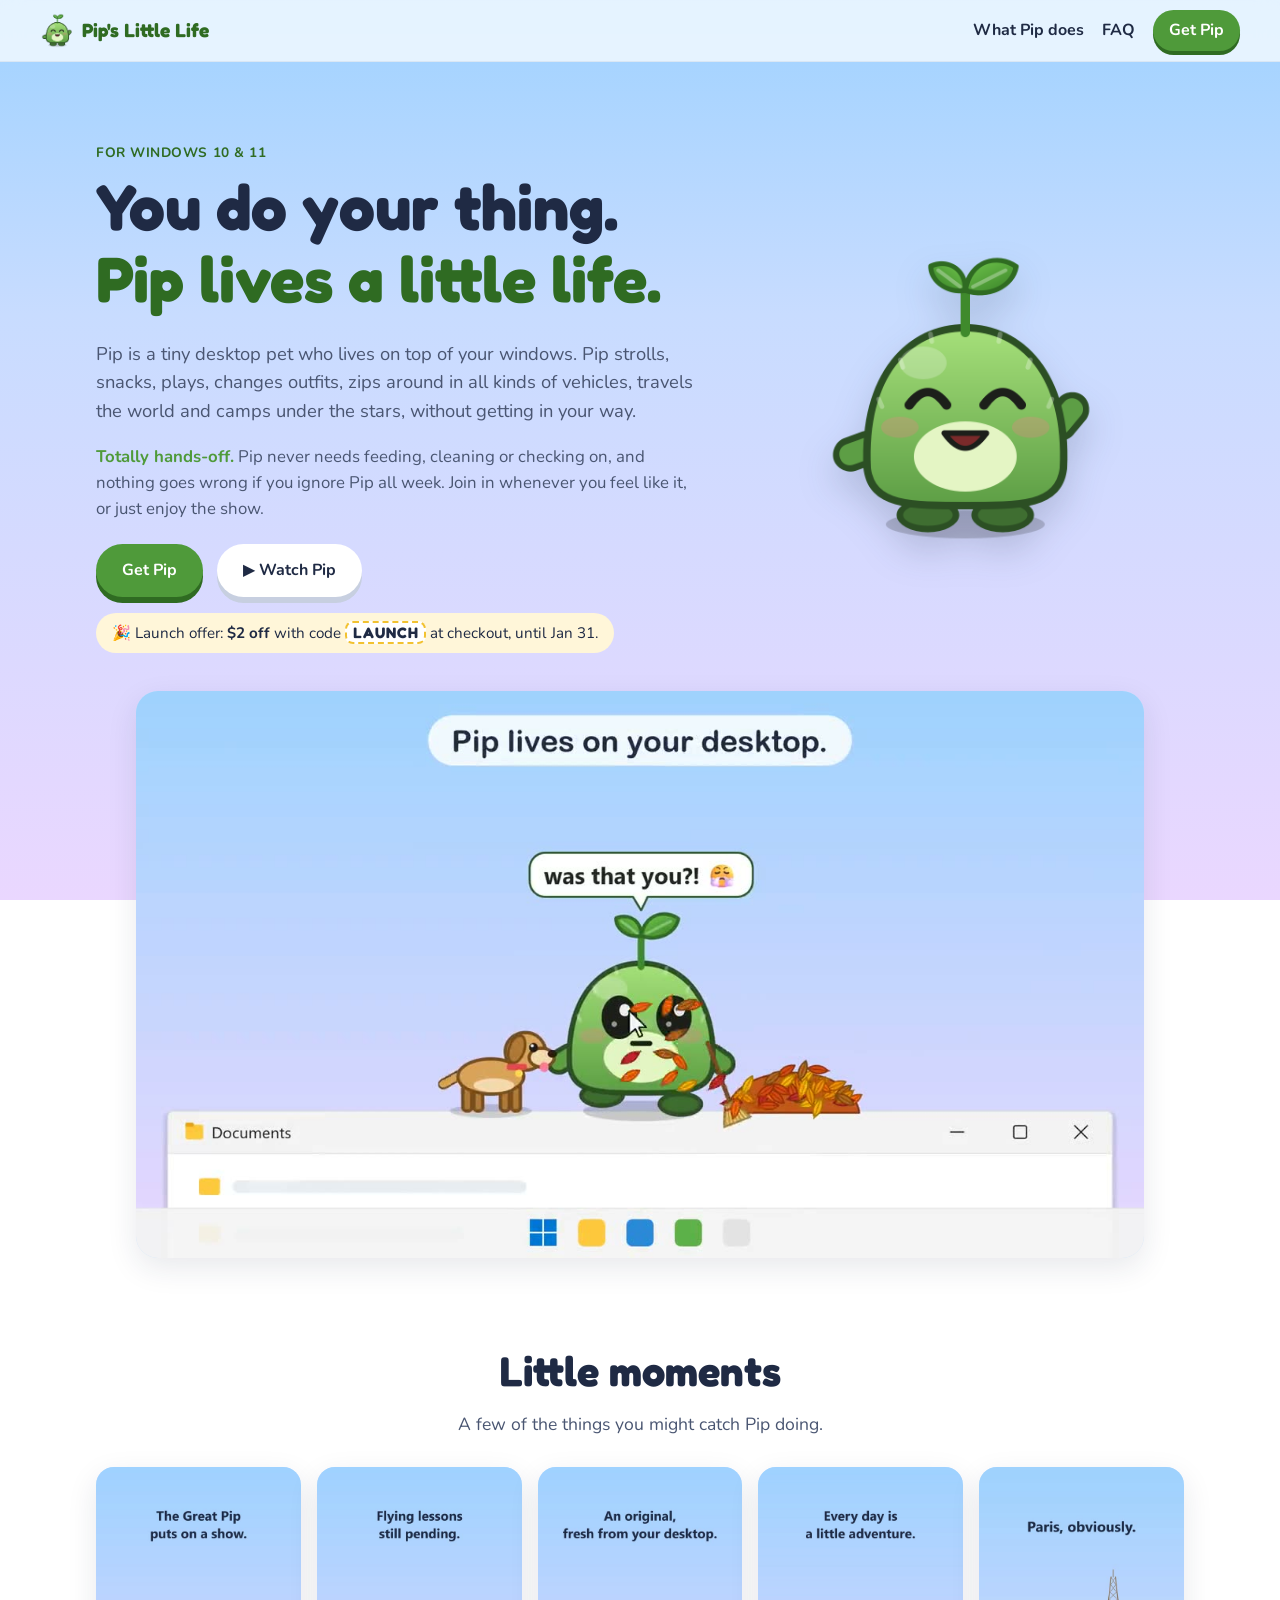
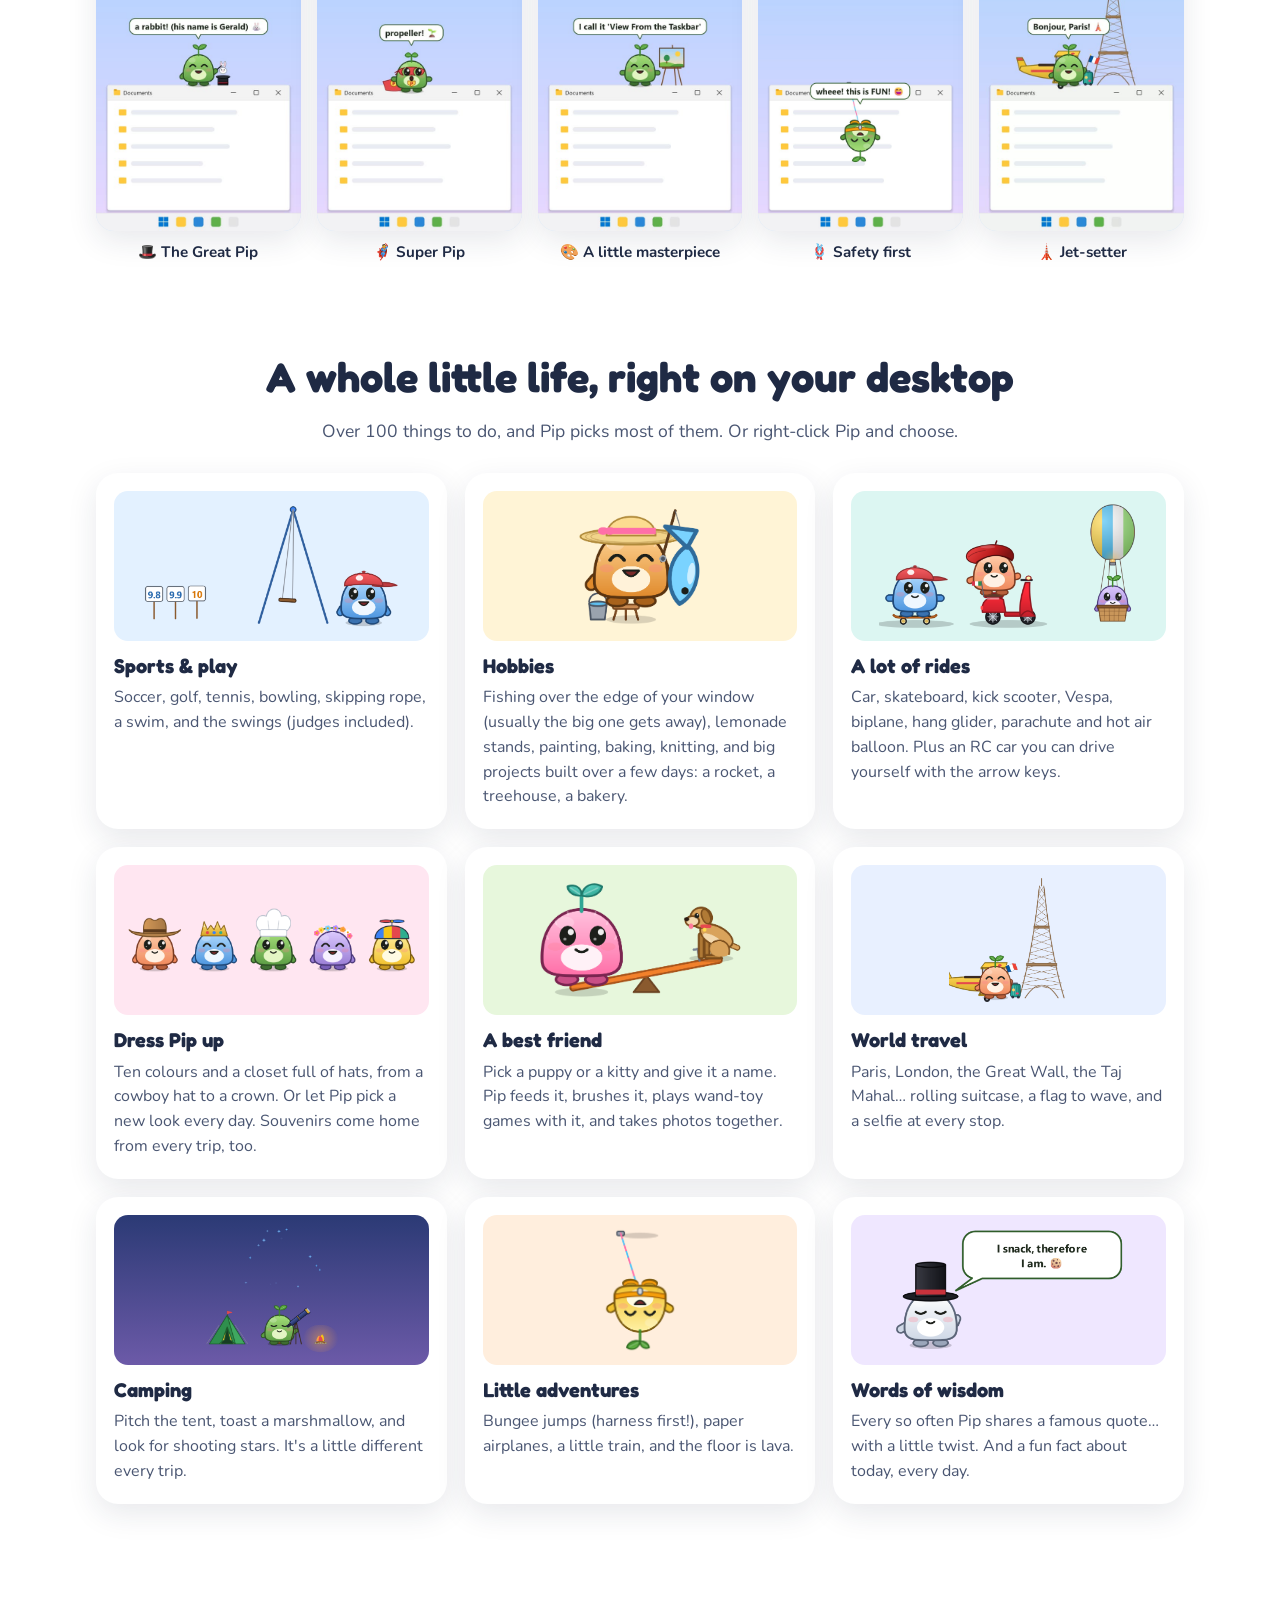
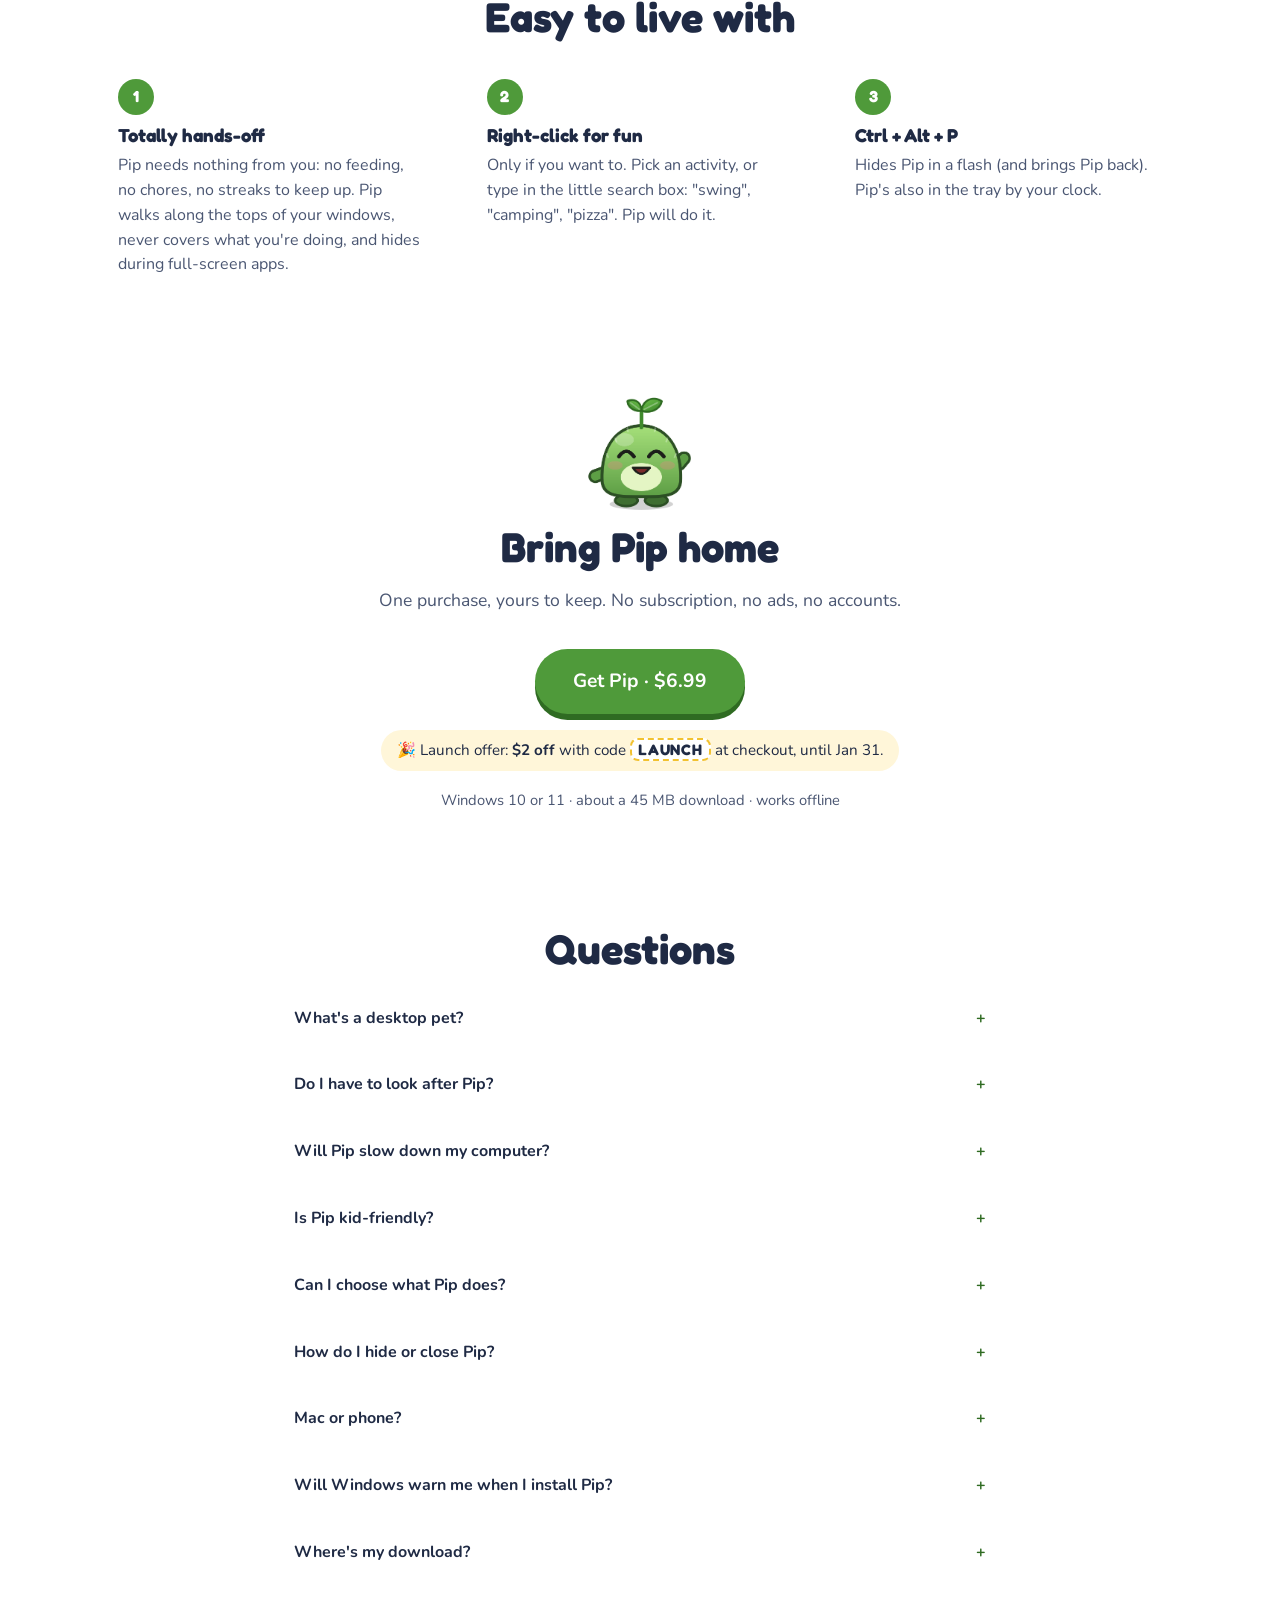
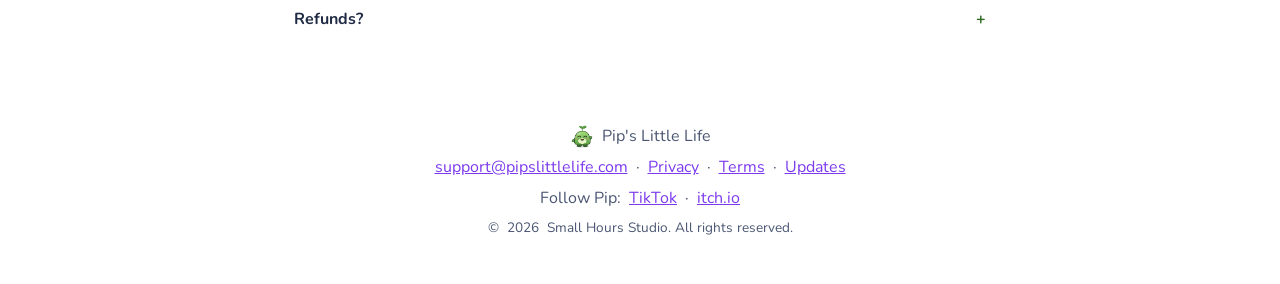
==== commit 0ded6800: "FAQ: explain the Windows and browser warnings before people buy Co-Authored-By: Claude Opus 5.5 <nor" ====
--- a/index.html
+++ b/index.html
@@ -25,7 +25,7 @@
 <link rel="preconnect" href="https://fonts.googleapis.com">
 <link rel="preconnect" href="https://fonts.gstatic.com" crossorigin>
 <link href="https://fonts.googleapis.com/css2?family=Fredoka:wght@500;600;700&family=Nunito:wght@400;600;700&display=swap" rel="stylesheet">
-<link rel="stylesheet" href="style.css?v=3">
+<link rel="stylesheet" href="style.css?v=4">
 <script>
   /* ===== The one thing to fill in when you're ready to sell =====
      buyUrl: your Stripe (or Lemon Squeezy) checkout link.  price: shown on the buttons, e.g. "$9.99".
@@ -197,6 +197,19 @@
       <p>Press <b>Ctrl + Alt + P</b> to hide Pip and bring Pip back. To close, right-click Pip and choose "Say bye to Pip".</p></details>
     <details><summary>Mac or phone?</summary>
       <p>Windows only for now.</p></details>
+    <details><summary>Will Windows warn me when I install Pip?</summary>
+      <p>Probably, and it's okay. Pip is made by a tiny one-person studio and is brand new, so Windows and your
+        browser haven't "met" Pip yet. They show a caution for any new app they don't recognise, not because they
+        found anything wrong. You might see:</p>
+      <ul>
+        <li><b>Chrome or Edge:</b> "Suspicious download blocked". Choose <b>Keep</b> (or <b>Download suspicious
+          file</b>).</li>
+        <li><b>Windows:</b> "Windows protected your PC". Click <b>More info</b>, then <b>Run anyway</b>.</li>
+      </ul>
+      <p>Your download page walks you through it step by step. Pip has no ads, never goes online and doesn't need an
+        admin password to install. If anything feels off, email
+        <a href="mailto:support@pipslittlelife.com">support@pipslittlelife.com</a> before you buy and we'll happily
+        answer.</p></details>
     <details><summary>Where's my download?</summary>
       <p>Right after you pay, you land on your download page, and we email you the same link (look for "Your Pip
         download link"). It keeps working, so you can download Pip again any time.
--- a/style.css
+++ b/style.css
@@ -119,6 +119,8 @@
 summary::after { content: "+"; float: right; font-weight: 700; color: var(--leaf-dark); }
 details[open] summary::after { content: "–"; }
 details p { margin: 0 0 14px; color: var(--ink-soft); }
+details ul { margin: 0 0 14px; padding-left: 22px; color: var(--ink-soft); }
+details li { margin: 4px 0; }
 
 /* footer */
 .foot { text-align: center; padding: 60px 16px 40px; color: var(--ink-soft); }
